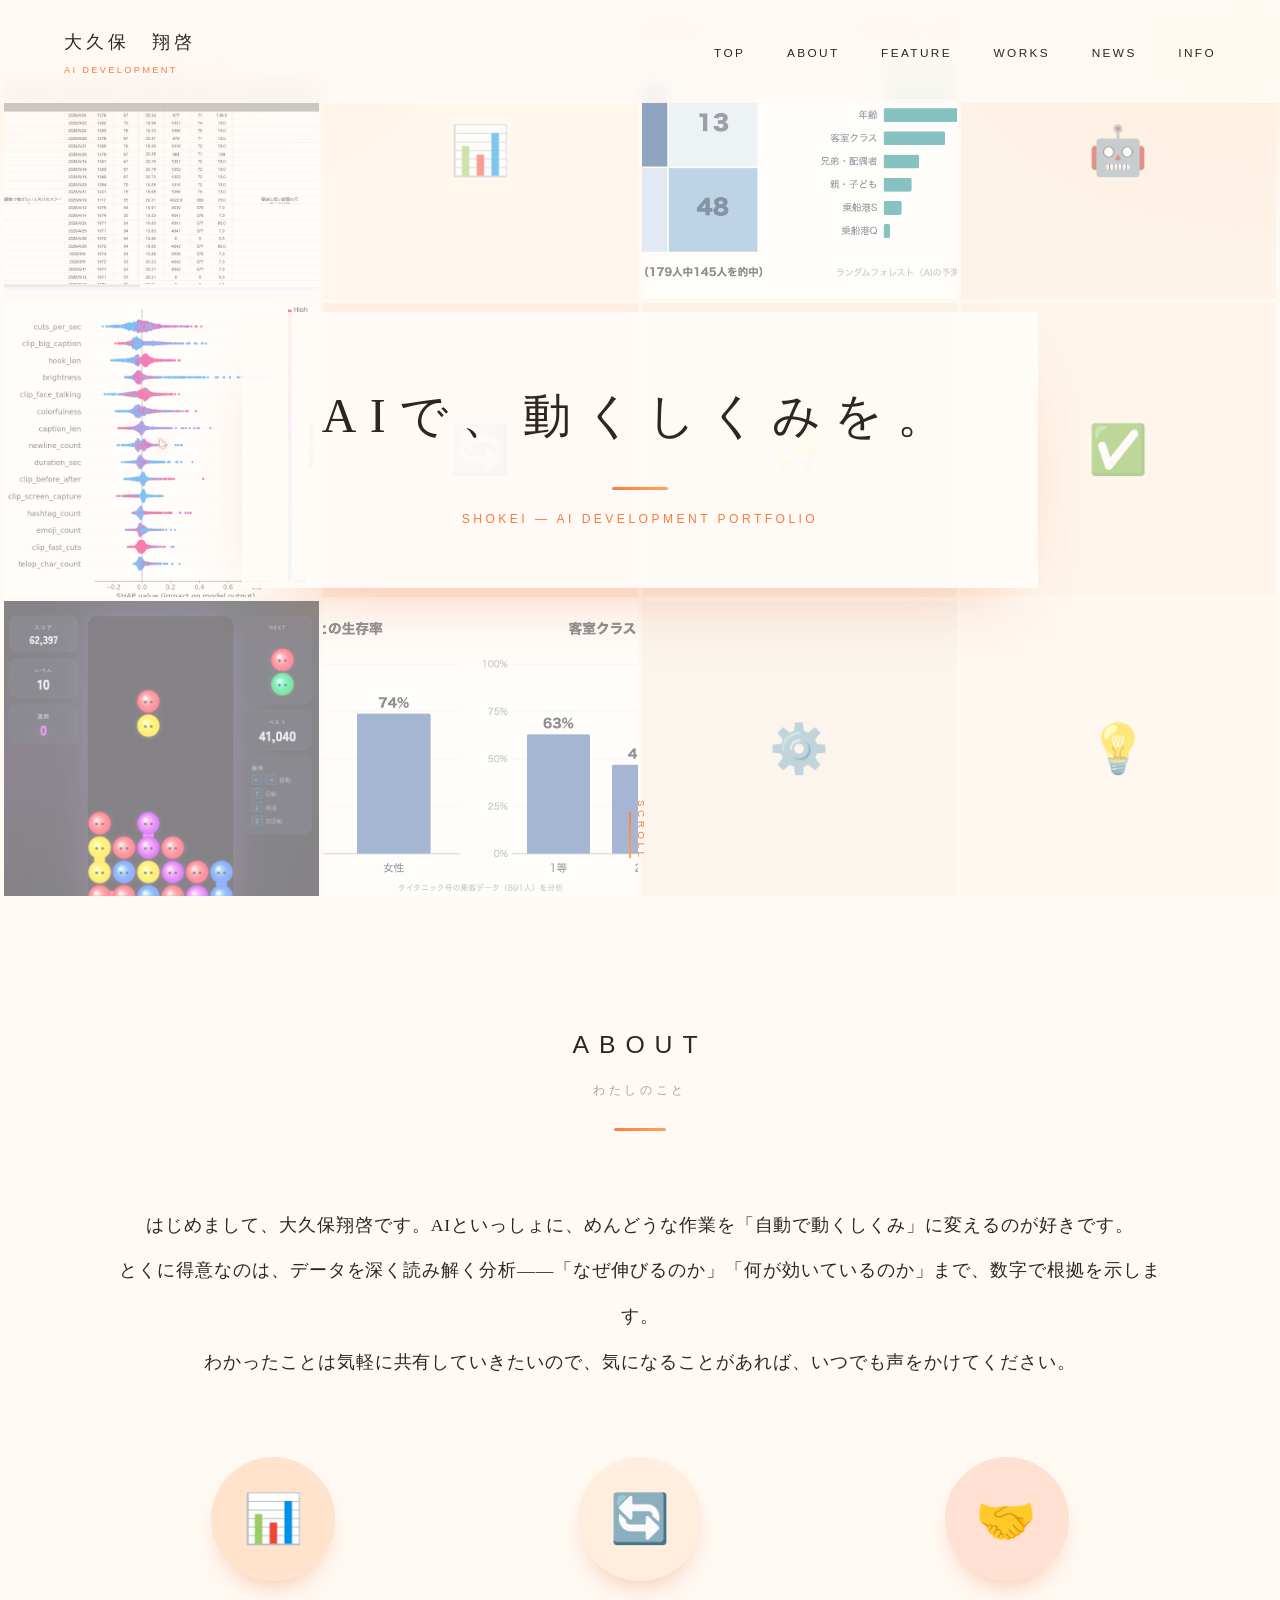
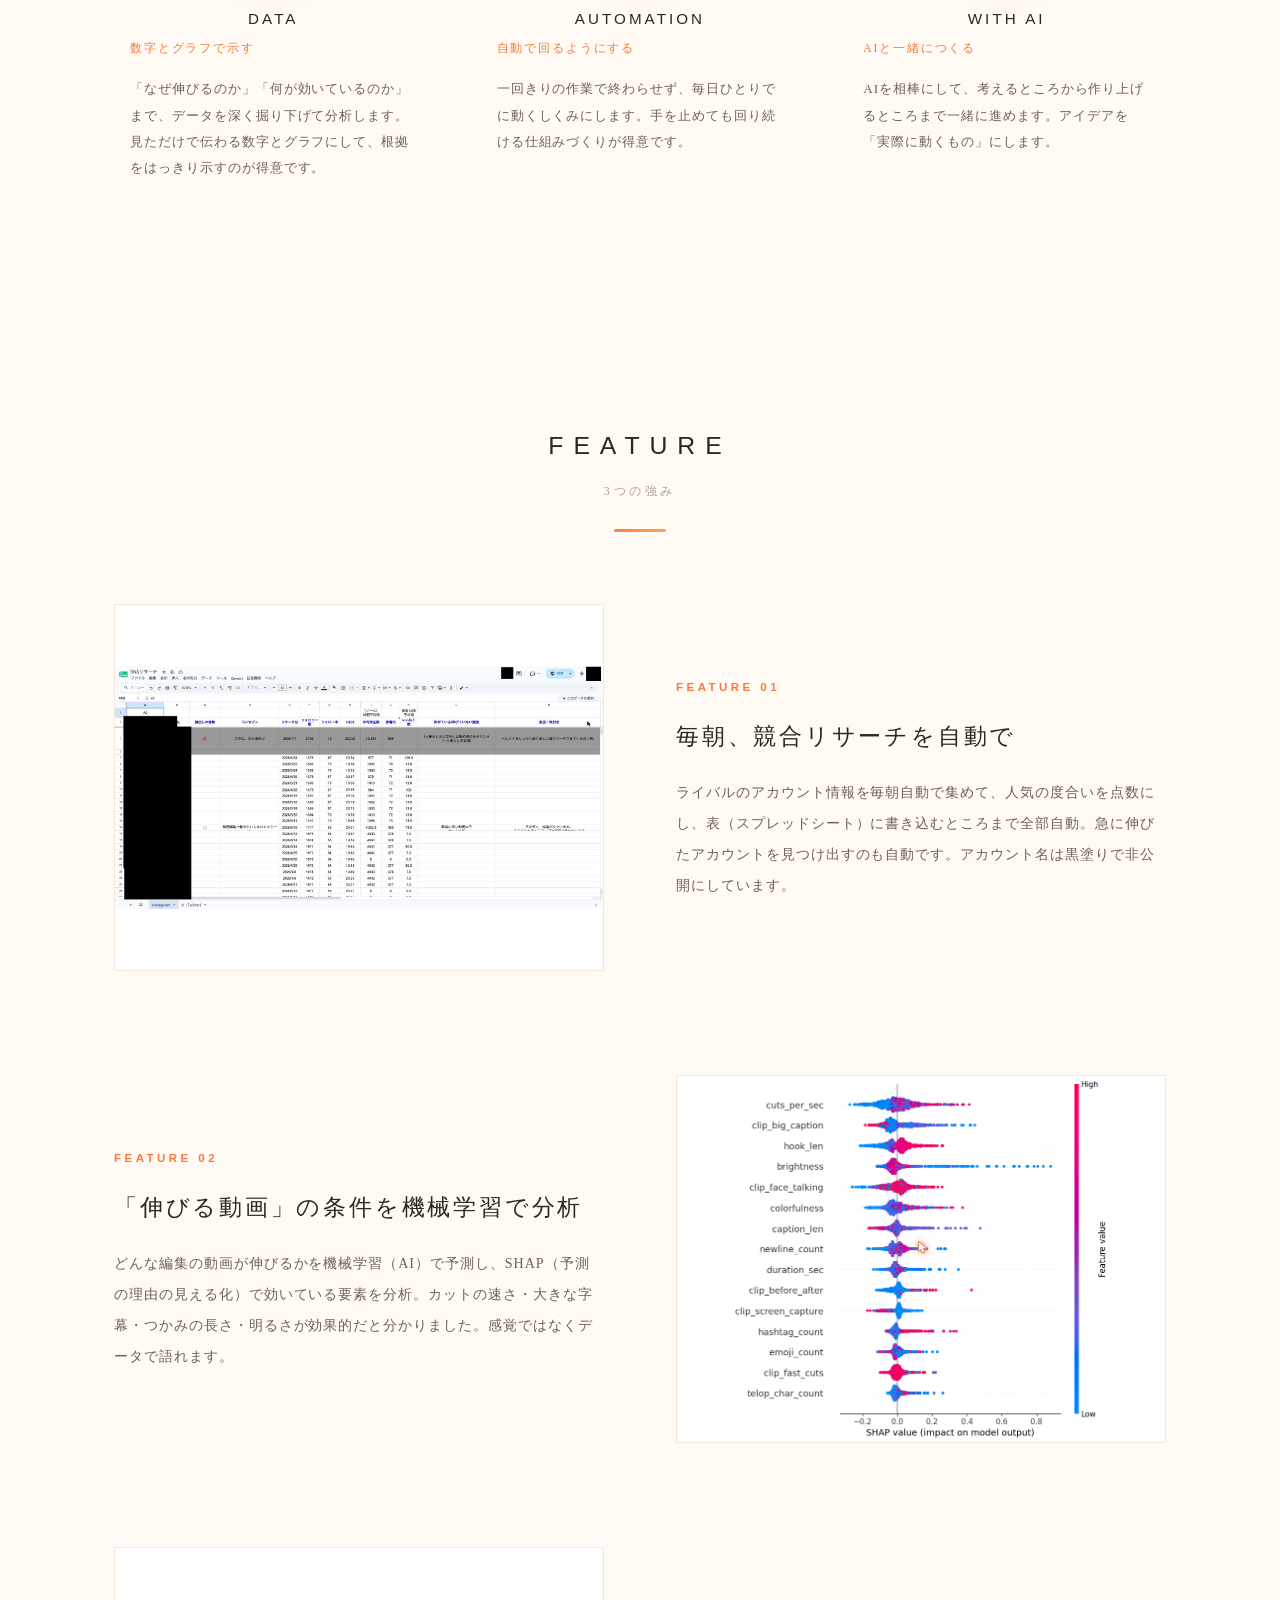
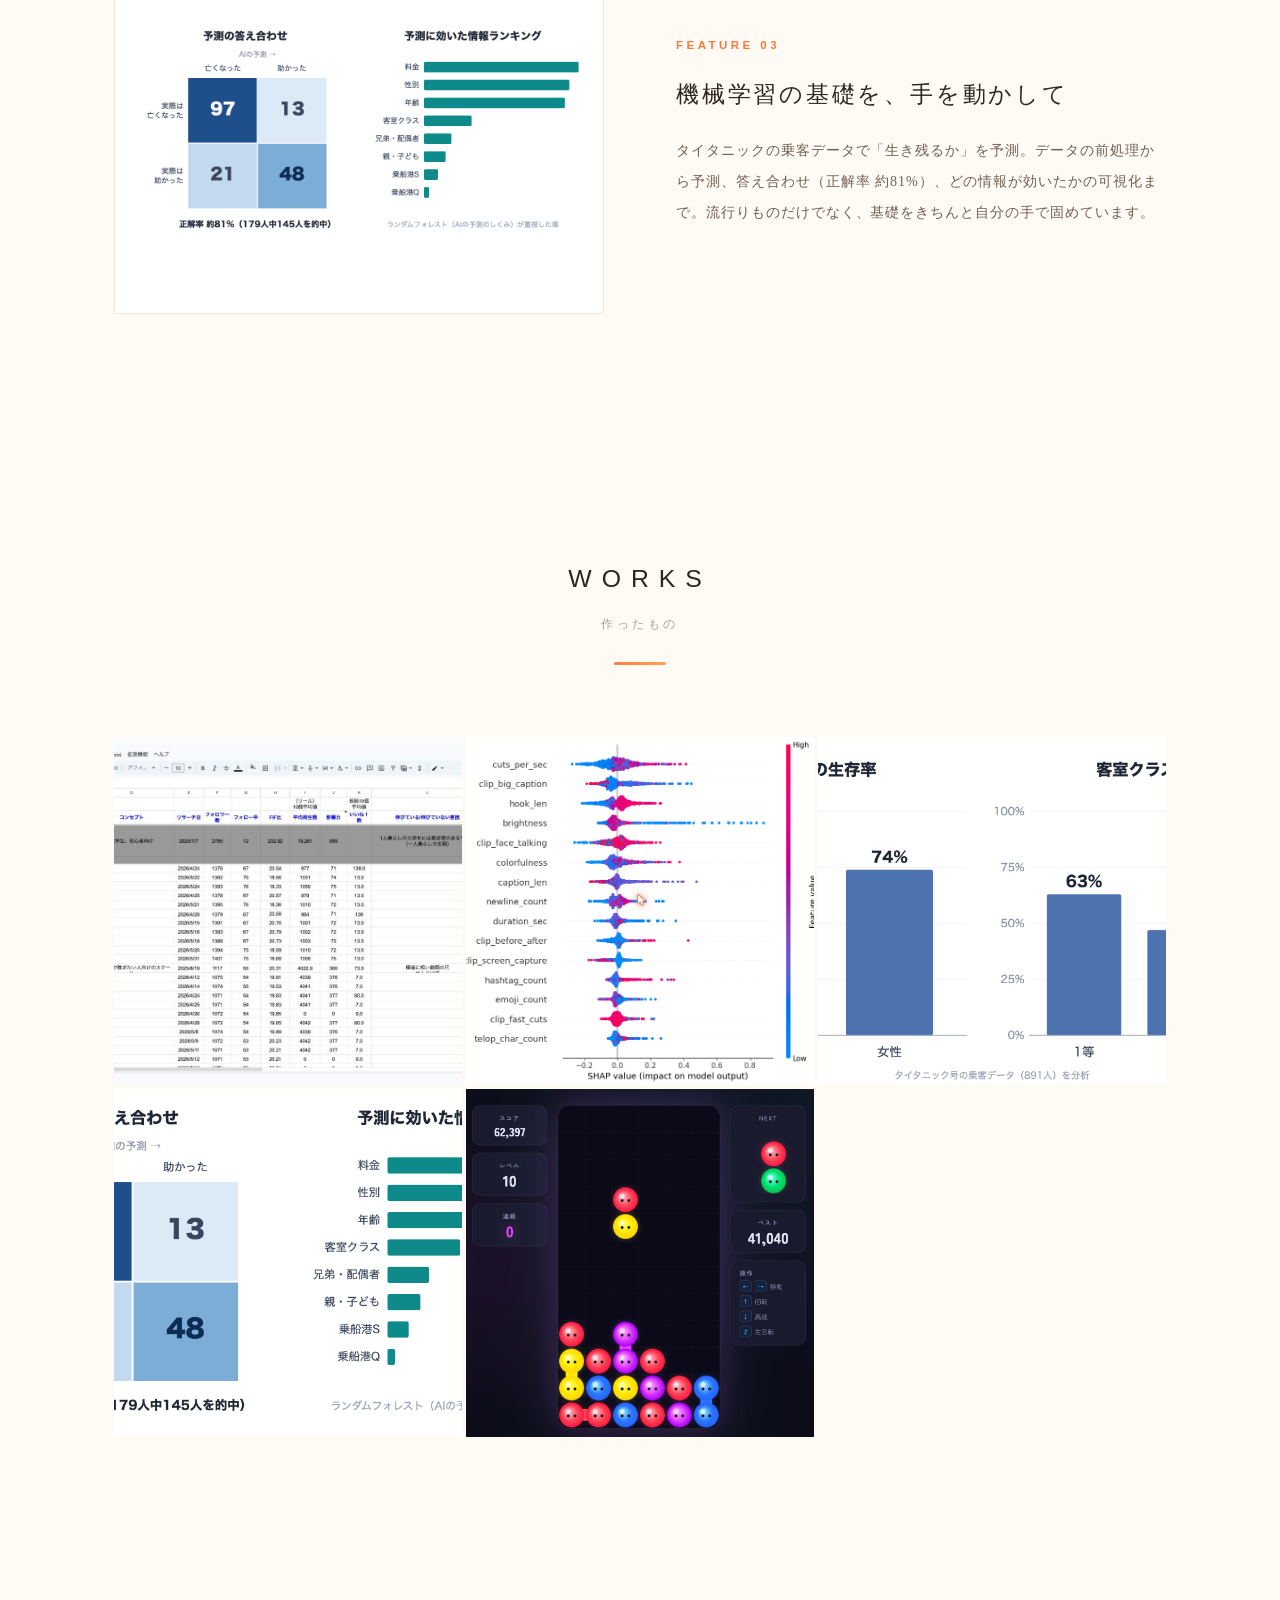
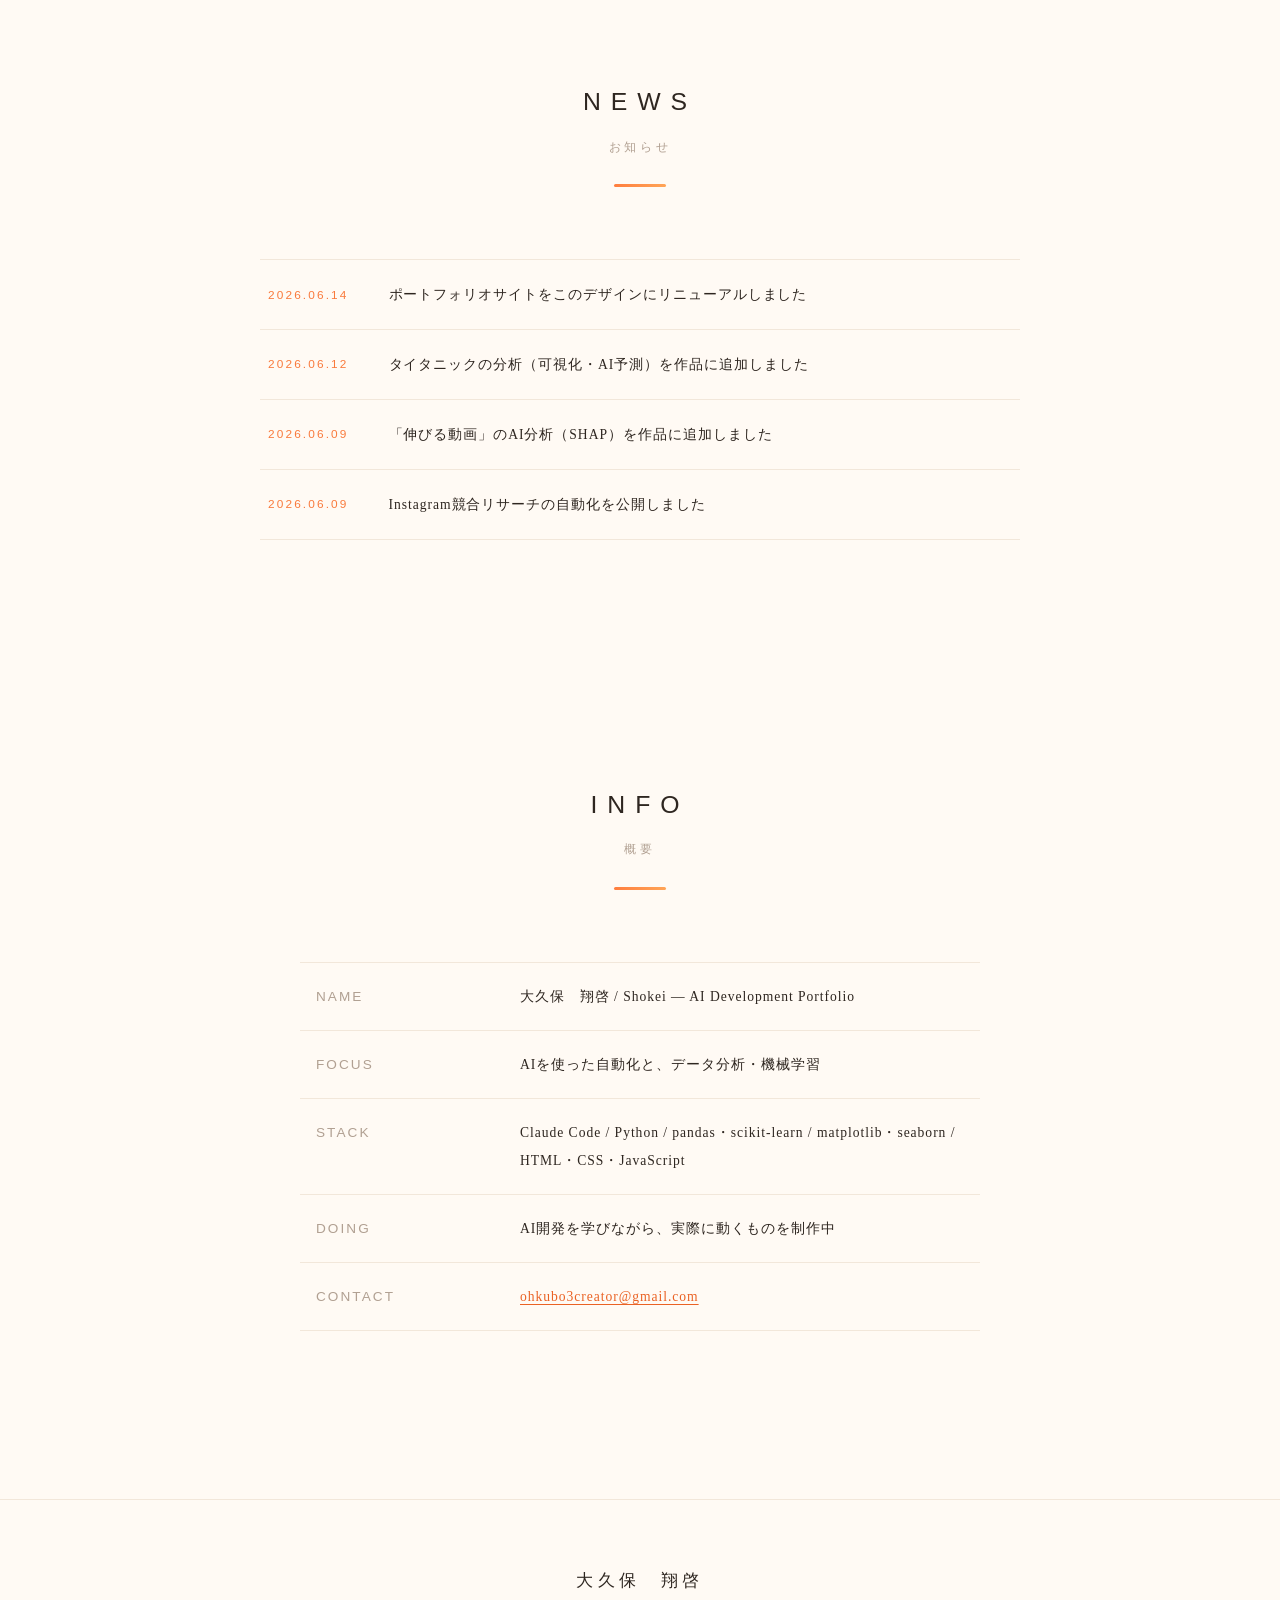
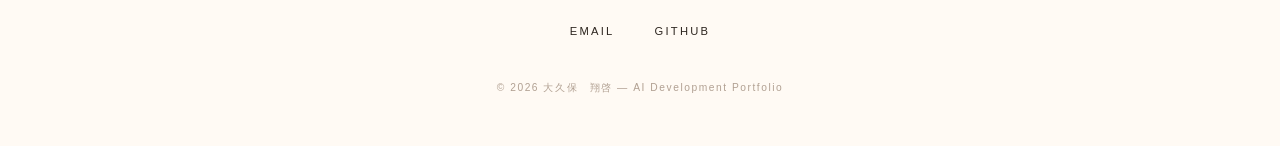
==== index.html @ 1106bff7 "名前表記をフルネーム「大久保　翔啓」に変更（ナビ・フッター・INFO・OGP・title・プロフィール） Co-Authored-By: Claude Opus 4.8 (1M context) <n" ====
<!DOCTYPE html>
<html lang="ja">
<head>
  <meta charset="UTF-8" />
  <meta name="viewport" content="width=device-width, initial-scale=1.0" />
  <title>大久保　翔啓 / Shokei — AI Development Portfolio</title>
  <meta name="description" content="AIといっしょに、めんどうな作業を「自動で動くしくみ」に変えています。データ分析・機械学習から運用自動化まで、実際に動く成果物をまとめた大久保翔啓のポートフォリオ。" />
  <meta http-equiv="Content-Security-Policy" content="default-src 'self'; style-src 'self' 'unsafe-inline'; script-src 'self' 'unsafe-inline'; img-src 'self' data:; frame-ancestors 'none';" />
  <meta name="robots" content="index, follow" />

  <!-- OGP -->
  <meta property="og:title" content="大久保　翔啓 / Shokei — AI Development Portfolio" />
  <meta property="og:description" content="AIといっしょに、仕事を「自動で動くしくみ」に。データ分析・機械学習・運用自動化の作品集。" />
  <meta property="og:type" content="website" />
  <meta property="og:url" content="https://ohkubo3creator-max.github.io/portfolio/" />
  <meta property="og:image" content="https://ohkubo3creator-max.github.io/portfolio/images/ogp.png" />
  <meta name="twitter:card" content="summary_large_image" />

  <!-- Icons -->
  <link rel="icon" type="image/svg+xml" href="images/favicon.svg" />
  <link rel="apple-touch-icon" href="images/apple-touch-icon.png" />

  <!-- Performance: ヒーロー画像を優先取得 -->
  <link rel="preload" as="image" href="images/work-sns-sheet-real.png" />
  <link rel="preload" as="image" href="images/work-titanic-rf.png" />

  <link rel="stylesheet" href="css/style.css?v=20260614" />
  <script>document.documentElement.classList.add("js");</script>
</head>
<body>

  <!-- ===== NAV ===== -->
  <nav>
    <a href="#top" class="logo">大久保　翔啓<small class="en">AI DEVELOPMENT</small></a>
    <ul class="en">
      <li><a href="#top">Top</a></li>
      <li><a href="#about">About</a></li>
      <li><a href="#feature">Feature</a></li>
      <li><a href="#works">Works</a></li>
      <li><a href="#news">News</a></li>
      <li><a href="#info">Info</a></li>
    </ul>
  </nav>

  <!-- ===== HERO ===== -->
  <section id="top" class="hero-section">
    <div class="hero-bg" aria-hidden="true">
      <div class="hero-tile t1"><img src="images/work-sns-sheet-real.png" alt="" width="400" height="300" /></div>
      <div class="hero-tile t2">📊</div>
      <div class="hero-tile t3"><img src="images/work-titanic-rf.png" alt="" width="400" height="300" /></div>
      <div class="hero-tile t4">🤖</div>
      <div class="hero-tile t5"><img src="images/work-shap.png" alt="" width="400" height="300" /></div>
      <div class="hero-tile t6">🔄</div>
      <div class="hero-tile t7">✨</div>
      <div class="hero-tile t8">✅</div>
      <div class="hero-tile t9"><img src="images/work-puzzle.png" alt="" width="400" height="300" /></div>
      <div class="hero-tile t10"><img src="images/work-titanic-eda.png" alt="" width="400" height="300" /></div>
      <div class="hero-tile t11">⚙️</div>
      <div class="hero-tile t12">💡</div>
    </div>
    <div class="hero-center">
      <h1>AIで、動くしくみを。</h1>
      <p class="en">SHOKEI — AI DEVELOPMENT PORTFOLIO</p>
    </div>
    <div class="scroll-hint en">SCROLL</div>
  </section>

  <!-- ===== ABOUT ===== -->
  <section id="about">
    <div class="sec-head fade">
      <h2 class="en-title en">ABOUT</h2>
      <p class="jp-title">わたしのこと</p>
    </div>
    <p class="lead fade">
      はじめまして、大久保翔啓です。AIといっしょに、めんどうな作業を「自動で動くしくみ」に変えるのが好きです。<br />
      とくに得意なのは、データを深く読み解く分析——「なぜ伸びるのか」「何が効いているのか」まで、数字で根拠を示します。<br />
      わかったことは気軽に共有していきたいので、気になることがあれば、いつでも声をかけてください。
    </p>
    <div class="profile-grid">
      <div class="profile fade">
        <div class="avatar av1">📊</div>
        <h3 class="en">DATA</h3>
        <p class="role">数字とグラフで示す</p>
        <p>「なぜ伸びるのか」「何が効いているのか」まで、データを深く掘り下げて分析します。見ただけで伝わる数字とグラフにして、根拠をはっきり示すのが得意です。</p>
      </div>
      <div class="profile fade">
        <div class="avatar av2">🔄</div>
        <h3 class="en">AUTOMATION</h3>
        <p class="role">自動で回るようにする</p>
        <p>一回きりの作業で終わらせず、毎日ひとりでに動くしくみにします。手を止めても回り続ける仕組みづくりが得意です。</p>
      </div>
      <div class="profile fade">
        <div class="avatar av3">🤝</div>
        <h3 class="en">WITH AI</h3>
        <p class="role">AIと一緒につくる</p>
        <p>AIを相棒にして、考えるところから作り上げるところまで一緒に進めます。アイデアを「実際に動くもの」にします。</p>
      </div>
    </div>
  </section>

  <!-- ===== FEATURE ===== -->
  <section id="feature">
    <div class="sec-head fade">
      <h2 class="en-title en">FEATURE</h2>
      <p class="jp-title">3つの強み</p>
    </div>

    <div class="feature-row fade">
      <div class="feature-img fi1"><img src="images/work-sns-sheet-real.png" alt="競合リサーチを自動転記したスプレッドシート（アカウント名は黒塗り）" width="600" height="450" loading="lazy" /></div>
      <div class="feature-text">
        <p class="num en">FEATURE 01</p>
        <h3>毎朝、競合リサーチを自動で</h3>
        <p>ライバルのアカウント情報を毎朝自動で集めて、人気の度合いを点数にし、表（スプレッドシート）に書き込むところまで全部自動。急に伸びたアカウントを見つけ出すのも自動です。アカウント名は黒塗りで非公開にしています。</p>
      </div>
    </div>

    <div class="feature-row reverse fade">
      <div class="feature-img fi2"><img src="images/work-shap.png" alt="動画の伸びを予測するAIのSHAP分析グラフ" width="600" height="450" loading="lazy" /></div>
      <div class="feature-text">
        <p class="num en">FEATURE 02</p>
        <h3>「伸びる動画」の条件を機械学習で分析</h3>
        <p>どんな編集の動画が伸びるかを機械学習（AI）で予測し、SHAP（予測の理由の見える化）で効いている要素を分析。カットの速さ・大きな字幕・つかみの長さ・明るさが効果的だと分かりました。感覚ではなくデータで語れます。</p>
      </div>
    </div>

    <div class="feature-row fade">
      <div class="feature-img fi3"><img src="images/work-titanic-rf.png" alt="タイタニックの生存をAIで予測した結果（正解率約81%）" width="600" height="450" loading="lazy" /></div>
      <div class="feature-text">
        <p class="num en">FEATURE 03</p>
        <h3>機械学習の基礎を、手を動かして</h3>
        <p>タイタニックの乗客データで「生き残るか」を予測。データの前処理から予測、答え合わせ（正解率 約81%）、どの情報が効いたかの可視化まで。流行りものだけでなく、基礎をきちんと自分の手で固めています。</p>
      </div>
    </div>
  </section>

  <!-- ===== WORKS ===== -->
  <section id="works">
    <div class="sec-head fade">
      <h2 class="en-title en">WORKS</h2>
      <p class="jp-title">作ったもの</p>
    </div>
    <div class="works-grid">
      <div class="work-card fade">
        <img src="images/work-sns-sheet-real.png" alt="Instagram競合リサーチ自動化" width="400" height="400" loading="lazy" />
        <div class="overlay">
          <h4>Instagramのライバル調べを自動化</h4>
          <p>毎朝10アカウントを自動収集・スコア化<br />→ スプレッドシートへ自動転記</p>
        </div>
      </div>
      <div class="work-card fade">
        <img src="images/work-shap.png" alt="伸びる動画をAIで分析" width="400" height="400" loading="lazy" />
        <div class="overlay">
          <h4>「伸びる動画」を機械学習で分析</h4>
          <p>機械学習・SHAP / 動画編集の特徴量<br />テンポ・字幕・つかみ・明るさが効く</p>
        </div>
      </div>
      <div class="work-card fade">
        <img src="images/work-titanic-eda.png" alt="タイタニック 生存率の可視化" width="400" height="400" loading="lazy" />
        <div class="overlay">
          <h4>タイタニック:生存率の可視化</h4>
          <p>pandas / グラフ化<br />性別・客室クラス別に分析</p>
        </div>
      </div>
      <div class="work-card fade">
        <img src="images/work-titanic-rf.png" alt="AIで生き残りを予測" width="400" height="400" loading="lazy" />
        <div class="overlay">
          <h4>AIで生き残りを予測</h4>
          <p>scikit-learn / ランダムフォレスト<br />正解率 約81%</p>
        </div>
      </div>
      <div class="work-card fade">
        <img src="images/work-puzzle.png" alt="自作のぷよぷよ風パズルゲーム" width="400" height="400" loading="lazy" />
        <div class="overlay">
          <h4>ぷよぷよ風パズルゲーム</h4>
          <p>ブラウザで動くゲームを自作<br />連鎖・スコア・レベル・NEXT実装</p>
        </div>
      </div>
    </div>
  </section>

  <!-- ===== NEWS ===== -->
  <section id="news">
    <div class="sec-head fade">
      <h2 class="en-title en">NEWS</h2>
      <p class="jp-title">お知らせ</p>
    </div>
    <ul class="news-list fade">
      <li><span class="news-date en">2026.06.14</span><span>ポートフォリオサイトをこのデザインにリニューアルしました</span></li>
      <li><span class="news-date en">2026.06.12</span><span>タイタニックの分析（可視化・AI予測）を作品に追加しました</span></li>
      <li><span class="news-date en">2026.06.09</span><span>「伸びる動画」のAI分析（SHAP）を作品に追加しました</span></li>
      <li><span class="news-date en">2026.06.09</span><span>Instagram競合リサーチの自動化を公開しました</span></li>
    </ul>
  </section>

  <!-- ===== INFO ===== -->
  <section id="info">
    <div class="sec-head fade">
      <h2 class="en-title en">INFO</h2>
      <p class="jp-title">概要</p>
    </div>
    <table class="info-table fade">
      <tr><th class="en">NAME</th><td>大久保　翔啓 / Shokei — AI Development Portfolio</td></tr>
      <tr><th class="en">FOCUS</th><td>AIを使った自動化と、データ分析・機械学習</td></tr>
      <tr><th class="en">STACK</th><td>Claude Code / Python / pandas・scikit-learn / matplotlib・seaborn / HTML・CSS・JavaScript</td></tr>
      <tr><th class="en">DOING</th><td>AI開発を学びながら、実際に動くものを制作中</td></tr>
      <tr><th class="en">CONTACT</th><td><a href="mailto:ohkubo3creator@gmail.com">ohkubo3creator@gmail.com</a></td></tr>
    </table>
  </section>

  <!-- ===== FOOTER ===== -->
  <footer>
    <p class="f-logo">大久保　翔啓</p>
    <div class="f-links en">
      <a href="mailto:ohkubo3creator@gmail.com">Email</a>
      <a href="https://github.com/ohkubo3creator-max/portfolio" target="_blank" rel="noopener noreferrer">GitHub</a>
    </div>
    <p class="copy en">© <span id="year"></span> 大久保　翔啓 — AI Development Portfolio</p>
  </footer>

  <script src="js/main.js?v=20260614"></script>
</body>
</html>
---- css/style.css ----
/* =========================================================
   翔啓 / Shokei — AI Development Portfolio
   和エディトリアル × パステルオレンジ
   （オシャレ＝白基調・明朝・余白 / エネルギッシュ＝鮮やかな橙アクセント）
   ========================================================= */

:root {
  --bg: #fffaf4;
  --text: #2e2620;
  --muted: #b1a092;
  --soft: #6f6055;
  --border: #f2e7da;
  --accent: #f97a3c;
  --accent-deep: #ea6224;
  --accent-soft: #ffb37e;
  --cream: #fff2e6;
  --grad: linear-gradient(115deg, #ff7d3e 0%, #ffa557 100%);
}

* { margin: 0; padding: 0; box-sizing: border-box; }
html { scroll-behavior: smooth; scroll-padding-top: 80px; }

body {
  font-family: 'Yu Mincho', 'YuMincho', 'Hiragino Mincho ProN', 'Hiragino Mincho Pro', serif;
  background: var(--bg);
  color: var(--text);
  line-height: 2;
  letter-spacing: 0.06em;
  -webkit-font-smoothing: antialiased;
}
body::before {
  content: "";
  position: fixed;
  inset: 0;
  z-index: -1;
  background:
    radial-gradient(46% 38% at 6% -2%, rgba(249, 122, 60, 0.10), transparent 70%),
    radial-gradient(40% 34% at 100% 4%, rgba(255, 165, 87, 0.10), transparent 70%);
  pointer-events: none;
}

img { max-width: 100%; display: block; }
a { color: inherit; }

.en { font-family: 'Helvetica Neue', 'Arial', sans-serif; letter-spacing: 0.18em; }

/* ─── NAV ─── */
nav {
  position: fixed;
  top: 0; left: 0; right: 0;
  z-index: 100;
  display: flex;
  justify-content: space-between;
  align-items: center;
  padding: 1.5rem 5%;
  background: rgba(255, 250, 244, 0.9);
  backdrop-filter: blur(8px);
  -webkit-backdrop-filter: blur(8px);
}
nav .logo { font-size: 1.15rem; letter-spacing: 0.22em; text-decoration: none; color: var(--text); }
nav .logo small { display: block; font-size: 0.58rem; color: var(--accent); letter-spacing: 0.25em; }
nav ul { list-style: none; display: flex; gap: 2.6rem; }
nav ul a {
  text-decoration: none;
  color: var(--text);
  font-size: 0.74rem;
  letter-spacing: 0.2em;
  text-transform: uppercase;
  transition: color 0.25s;
}
nav ul a:hover { color: var(--accent); }

@media (max-width: 760px) {
  nav { padding: 1.1rem 5%; }
  nav ul { gap: 1rem; }
  nav ul a { font-size: 0.6rem; letter-spacing: 0.12em; }
  nav .logo { font-size: 1rem; }
}

/* ─── HERO ─── */
#top {
  height: 100vh;
  min-height: 560px;
  position: relative;
  display: flex;
  align-items: center;
  justify-content: center;
  overflow: hidden;
}
.hero-bg {
  position: absolute;
  inset: 0;
  display: grid;
  grid-template-columns: repeat(4, 1fr);
  grid-template-rows: repeat(3, 1fr);
  gap: 4px;
  padding: 4px;
  opacity: 0.5;
}
.hero-tile { display: flex; align-items: center; justify-content: center; font-size: 3rem; overflow: hidden; }
.hero-tile img { width: 100%; height: 100%; object-fit: cover; object-position: top; }
.t1  { background: #ffe7d4; } .t2  { background: #fff1e4; }
.t3  { background: #ffe2cd; } .t4  { background: #fdecdb; }
.t5  { background: #fff5ec; } .t6  { background: #ffe6d2; }
.t7  { background: #f9ecdd; } .t8  { background: #fff0e2; }
.t9  { background: #ffe9d6; } .t10 { background: #fde7d0; }
.t11 { background: #f7efe6; } .t12 { background: #fff6ee; }

.hero-center {
  position: relative;
  z-index: 2;
  text-align: center;
  background: rgba(255, 252, 248, 0.9);
  padding: 3.5rem 5rem;
  box-shadow: 0 30px 80px -40px rgba(234, 98, 36, 0.45);
}
@media (max-width: 760px) { .hero-center { padding: 2.4rem 1.6rem; } }
.hero-center h1 { font-size: clamp(1.7rem, 4.4vw, 3rem); font-weight: 400; letter-spacing: 0.28em; margin-bottom: 1.1rem; }
.hero-center h1::after {
  content: "";
  display: block;
  width: 56px; height: 3px;
  border-radius: 3px;
  background: var(--grad);
  margin: 1.4rem auto 0;
}
.hero-center p { font-size: 0.76rem; color: var(--accent); letter-spacing: 0.28em; margin-top: 1.1rem; font-family: 'Helvetica Neue', Arial, sans-serif; }

.scroll-hint {
  position: absolute;
  bottom: 2.5rem; left: 50%;
  transform: translateX(-50%);
  z-index: 2;
  font-size: 0.62rem;
  letter-spacing: 0.35em;
  color: var(--accent);
  writing-mode: vertical-rl;
}
.scroll-hint::after {
  content: "";
  display: block;
  width: 2px; height: 46px;
  background: var(--grad);
  margin: 0.8rem auto 0;
  animation: scrollLine 2.4s ease-in-out infinite;
  transform-origin: top;
}
@keyframes scrollLine { 0%, 100% { transform: scaleY(0.4); opacity: .4; } 50% { transform: scaleY(1); opacity: 1; } }

/* ─── SECTION COMMON ─── */
section { padding: 7.5rem 5%; max-width: 1180px; margin: 0 auto; }
#top.hero-section { max-width: none; padding: 0; }

.sec-head { text-align: center; margin-bottom: 4.5rem; }
.sec-head .en-title { font-size: 1.55rem; letter-spacing: 0.4em; font-weight: 400; margin-bottom: 0.5rem; }
.sec-head .jp-title { font-size: 0.76rem; color: var(--muted); letter-spacing: 0.3em; }
.sec-head::after {
  content: "";
  display: block;
  width: 52px; height: 3px;
  border-radius: 3px;
  background: var(--grad);
  margin: 1.6rem auto 0;
}

/* ─── ABOUT ─── */
#about .lead { text-align: center; font-size: 1.1rem; line-height: 2.6; margin-bottom: 4.5rem; }
.profile-grid { display: grid; grid-template-columns: repeat(3, 1fr); gap: 3rem; text-align: center; }
@media (max-width: 760px) { .profile-grid { grid-template-columns: 1fr; gap: 3.5rem; } }
.profile { padding: 0 1rem; }
.profile .avatar {
  width: 124px; height: 124px;
  border-radius: 50%;
  margin: 0 auto 1.4rem;
  display: flex; align-items: center; justify-content: center;
  font-size: 3rem;
  box-shadow: 0 14px 30px -16px rgba(234, 98, 36, 0.55);
}
.av1 { background: #ffe3cd; }
.av2 { background: #ffeede; }
.av3 { background: #ffe0d2; }
.profile h3 { font-size: 0.95rem; font-weight: 400; letter-spacing: 0.2em; margin-bottom: 0.2rem; }
.profile .role { font-size: 0.72rem; color: var(--accent); letter-spacing: 0.16em; margin-bottom: 1rem; }
.profile p { font-size: 0.82rem; line-height: 2; text-align: left; color: var(--soft); }

/* ─── FEATURE（左右交互） ─── */
.feature-row { display: grid; grid-template-columns: 1fr 1fr; gap: 4.5rem; align-items: center; margin-bottom: 6.5rem; }
.feature-row:last-child { margin-bottom: 0; }
.feature-row.reverse .feature-img { order: 2; }
.feature-row.reverse .feature-text { order: 1; }
@media (max-width: 760px) {
  .feature-row { grid-template-columns: 1fr; gap: 1.8rem; margin-bottom: 4.5rem; }
  .feature-row.reverse .feature-img { order: 0; }
  .feature-row.reverse .feature-text { order: 1; }
}

.feature-img {
  aspect-ratio: 4/3;
  display: flex; align-items: center; justify-content: center;
  overflow: hidden;
  border: 1px solid var(--border);
}
.feature-img img { width: 100%; height: 100%; object-fit: contain; background: #fff; }
.fi1 { background: #ffe7d4; }
.fi2 { background: #fff1e4; }
.fi3 { background: #ffe2cd; }
.fi4 { background: #fdecdb; }

.feature-text .num { font-size: 0.72rem; letter-spacing: 0.3em; color: var(--accent); margin-bottom: 1rem; font-weight: 700; }
.feature-text h3 { font-size: 1.45rem; font-weight: 400; letter-spacing: 0.12em; line-height: 1.8; margin-bottom: 1.2rem; }
.feature-text p { font-size: 0.88rem; line-height: 2.2; color: var(--soft); }

/* ─── WORKS ─── */
.works-grid { display: grid; grid-template-columns: repeat(3, 1fr); gap: 4px; }
@media (max-width: 760px) { .works-grid { grid-template-columns: 1fr 1fr; } }
@media (max-width: 460px) { .works-grid { grid-template-columns: 1fr; } }
.work-card {
  position: relative;
  aspect-ratio: 1/1;
  display: flex; align-items: center; justify-content: center;
  font-size: 3.4rem;
  cursor: pointer;
  overflow: hidden;
  background: #fdeede;
}
.work-card img { position: absolute; inset: 0; width: 100%; height: 100%; object-fit: cover; object-position: top; background: #fff; }
.work-card .overlay {
  position: absolute;
  inset: 0;
  background: linear-gradient(160deg, rgba(234, 98, 36, 0.92), rgba(40, 24, 14, 0.9));
  color: #fff;
  display: flex; flex-direction: column; align-items: center; justify-content: center;
  gap: 0.7rem;
  opacity: 0;
  transition: opacity 0.35s;
  padding: 1.5rem;
  text-align: center;
}
.work-card:hover .overlay, .work-card:focus-within .overlay { opacity: 1; }
.overlay h4 { font-size: 0.92rem; font-weight: 400; letter-spacing: 0.12em; line-height: 1.7; }
.overlay p { font-size: 0.68rem; letter-spacing: 0.08em; color: #ffe6d4; line-height: 1.9; }

/* ─── NEWS ─── */
.news-list { max-width: 760px; margin: 0 auto; list-style: none; }
.news-list li { display: flex; gap: 2.5rem; padding: 1.3rem 0.5rem; border-bottom: 1px solid var(--border); font-size: 0.85rem; }
.news-list li:first-child { border-top: 1px solid var(--border); }
@media (max-width: 760px) { .news-list li { gap: 0.4rem; flex-direction: column; padding: 1rem 0.5rem; } }
.news-date { color: var(--accent); white-space: nowrap; font-size: 0.74rem; padding-top: 0.15rem; }

/* ─── INFO ─── */
.info-table { max-width: 680px; margin: 0 auto; width: 100%; border-collapse: collapse; font-size: 0.85rem; }
.info-table th, .info-table td { padding: 1.25rem 1rem; border-bottom: 1px solid var(--border); text-align: left; vertical-align: top; }
.info-table tr:first-child th, .info-table tr:first-child td { border-top: 1px solid var(--border); }
.info-table th { width: 30%; font-weight: 400; color: var(--muted); letter-spacing: 0.15em; white-space: nowrap; }
.info-table td a { color: var(--accent-deep); text-decoration: underline; text-underline-offset: 3px; }

/* ─── FOOTER ─── */
footer { text-align: center; padding: 4rem 5% 3rem; border-top: 1px solid var(--border); margin-top: 3rem; }
footer .f-logo { font-size: 1.05rem; letter-spacing: 0.25em; margin-bottom: 1.4rem; }
footer .f-links { display: flex; justify-content: center; gap: 2.5rem; margin-bottom: 2.2rem; }
footer .f-links a { font-size: 0.7rem; letter-spacing: 0.2em; text-transform: uppercase; color: var(--text); text-decoration: none; transition: color .25s; }
footer .f-links a:hover { color: var(--accent); }
footer .copy { font-size: 0.64rem; color: var(--muted); letter-spacing: 0.15em; }

/* ─── Fade-in on scroll（JS有効時のみ隠す） ─── */
.js .fade { opacity: 0; transform: translateY(24px); transition: opacity 0.8s ease, transform 0.8s ease; }
.js .fade.show { opacity: 1; transform: none; }

@media (prefers-reduced-motion: reduce) {
  html { scroll-behavior: auto; }
  .js .fade { opacity: 1; transform: none; transition: none; }
  .scroll-hint::after { animation: none; }
}
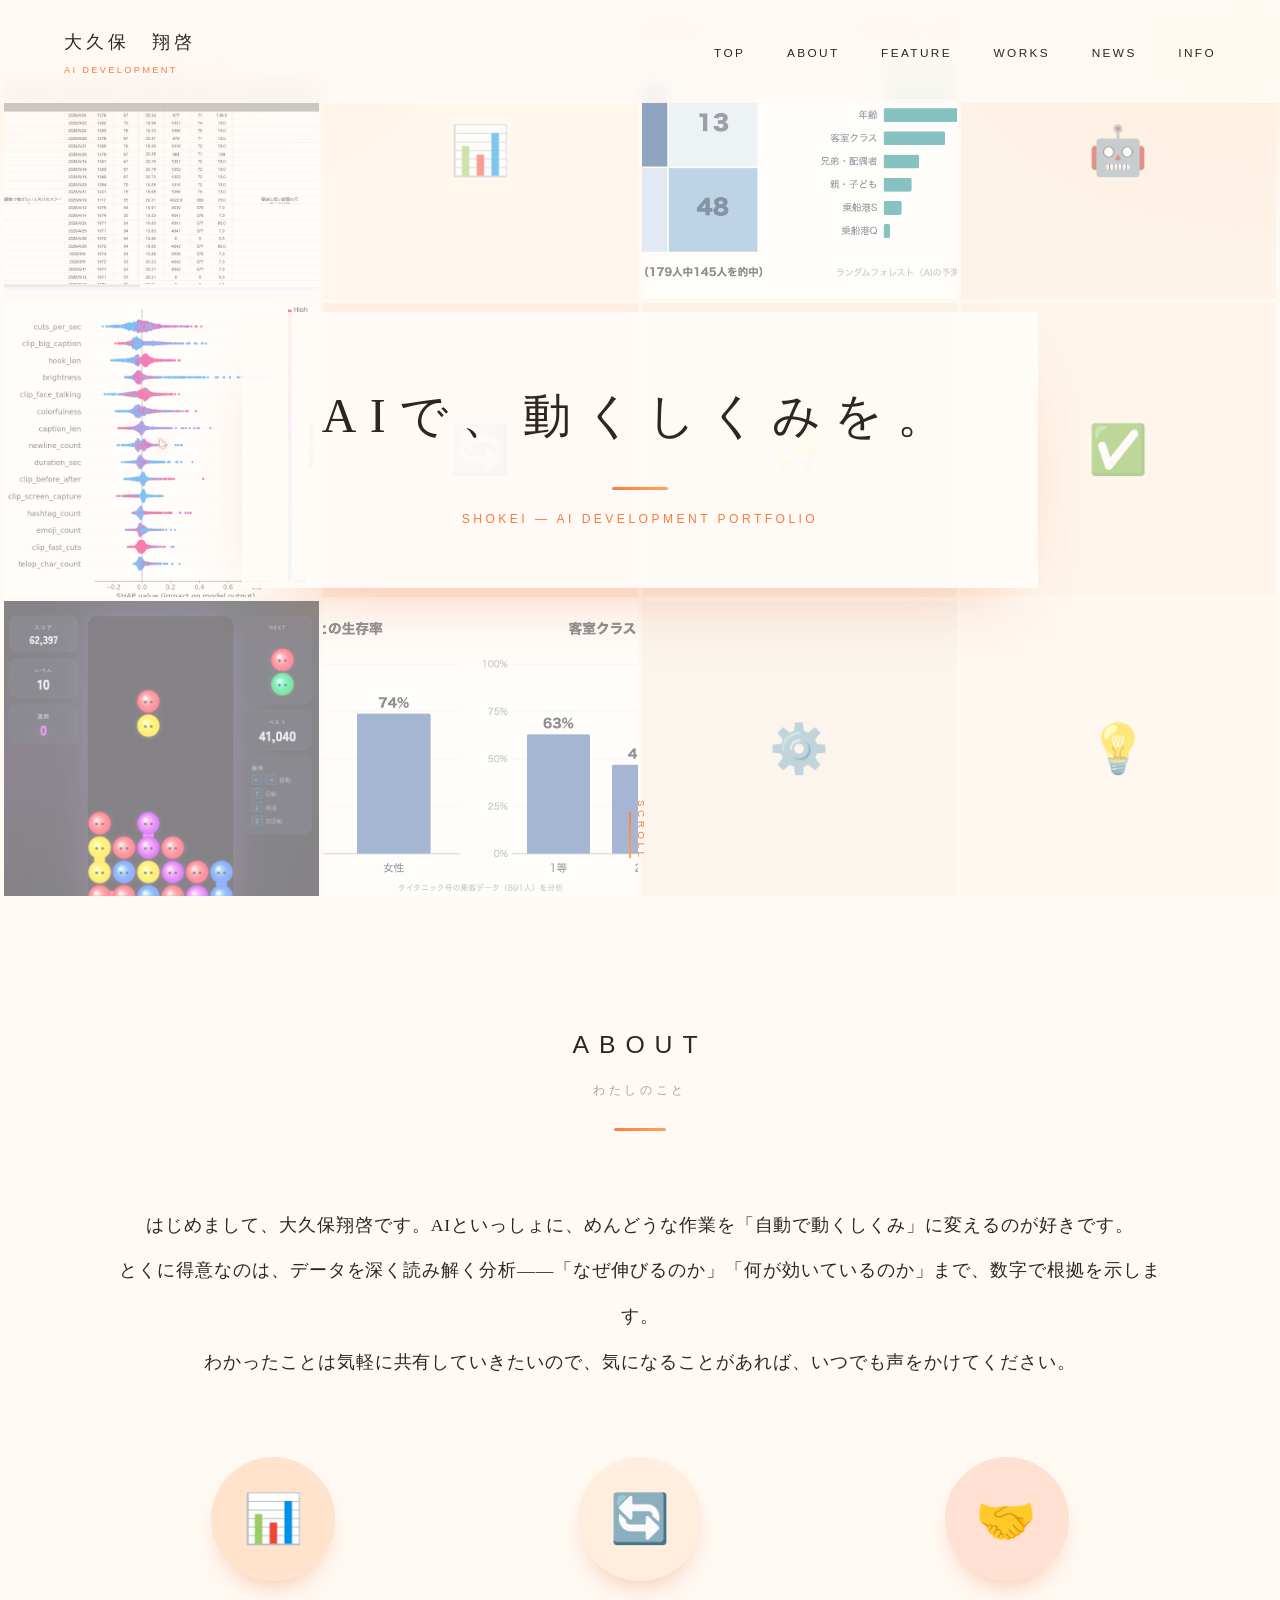
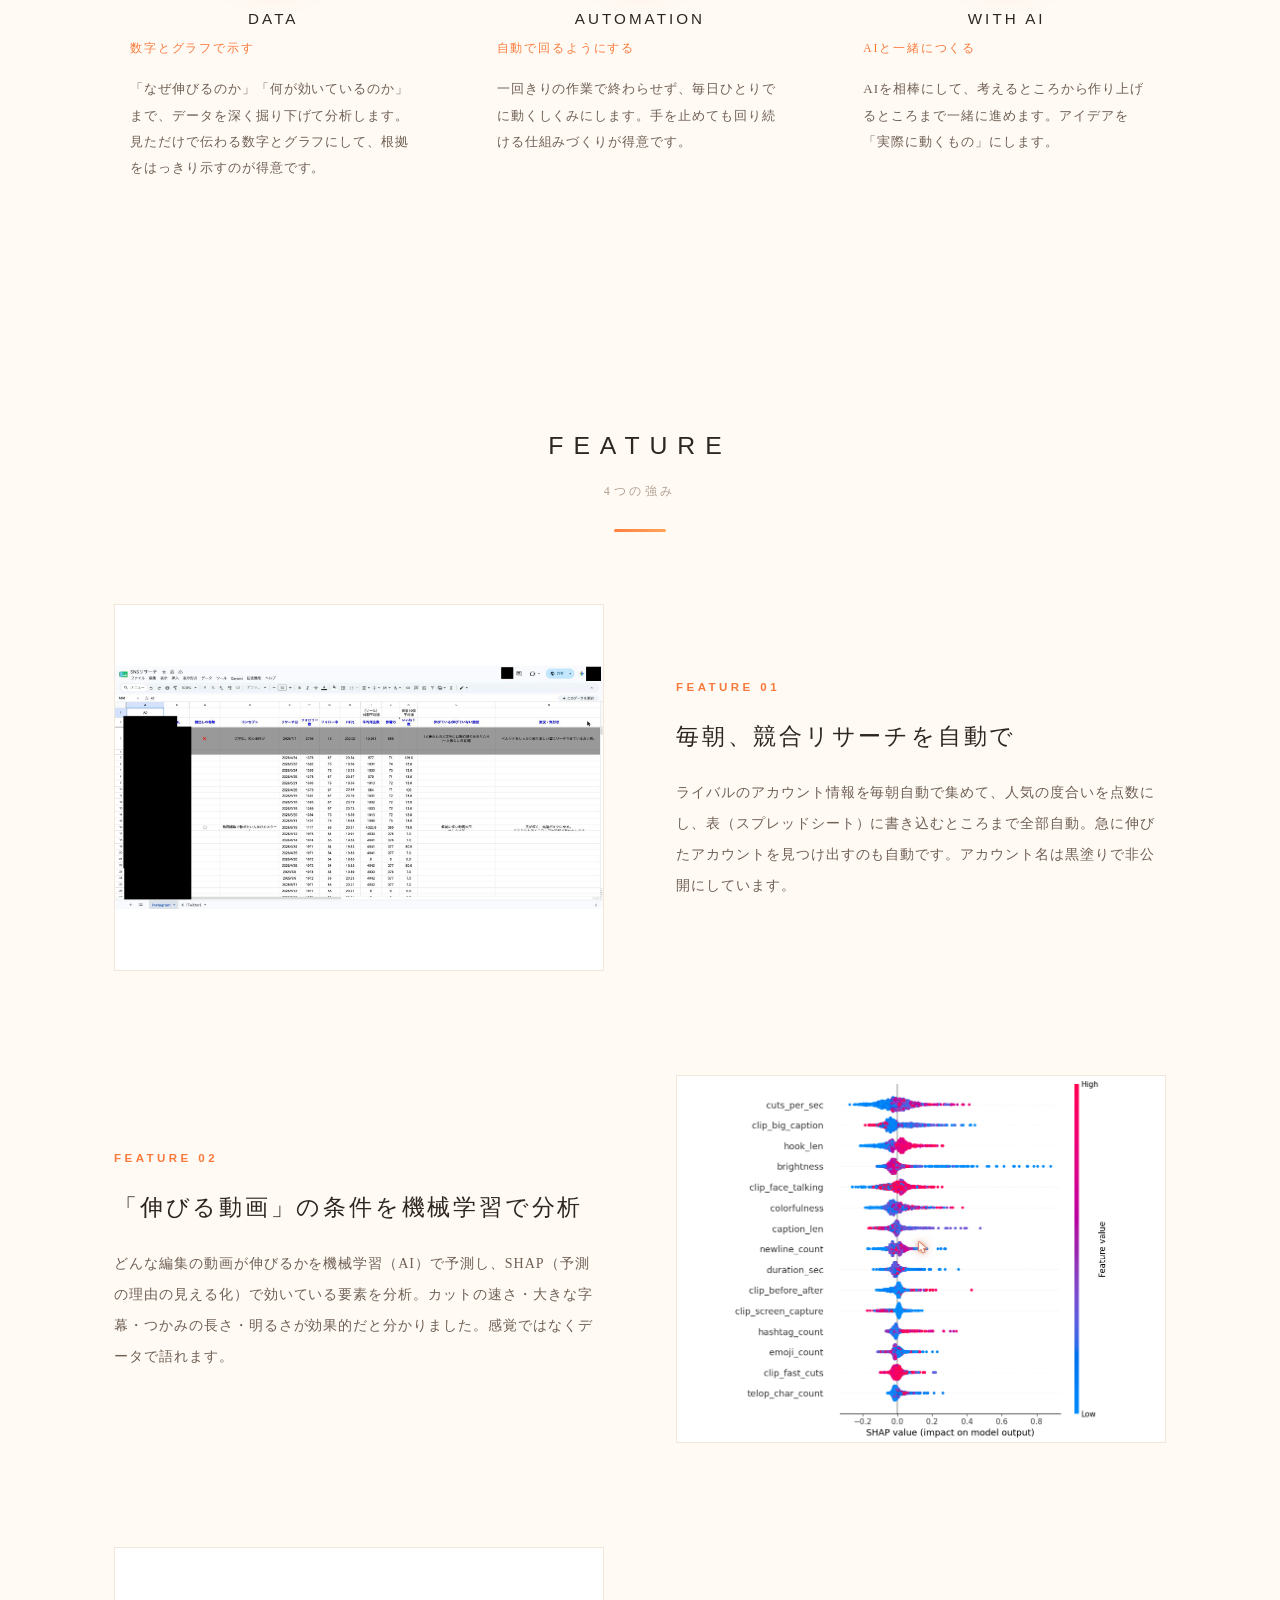
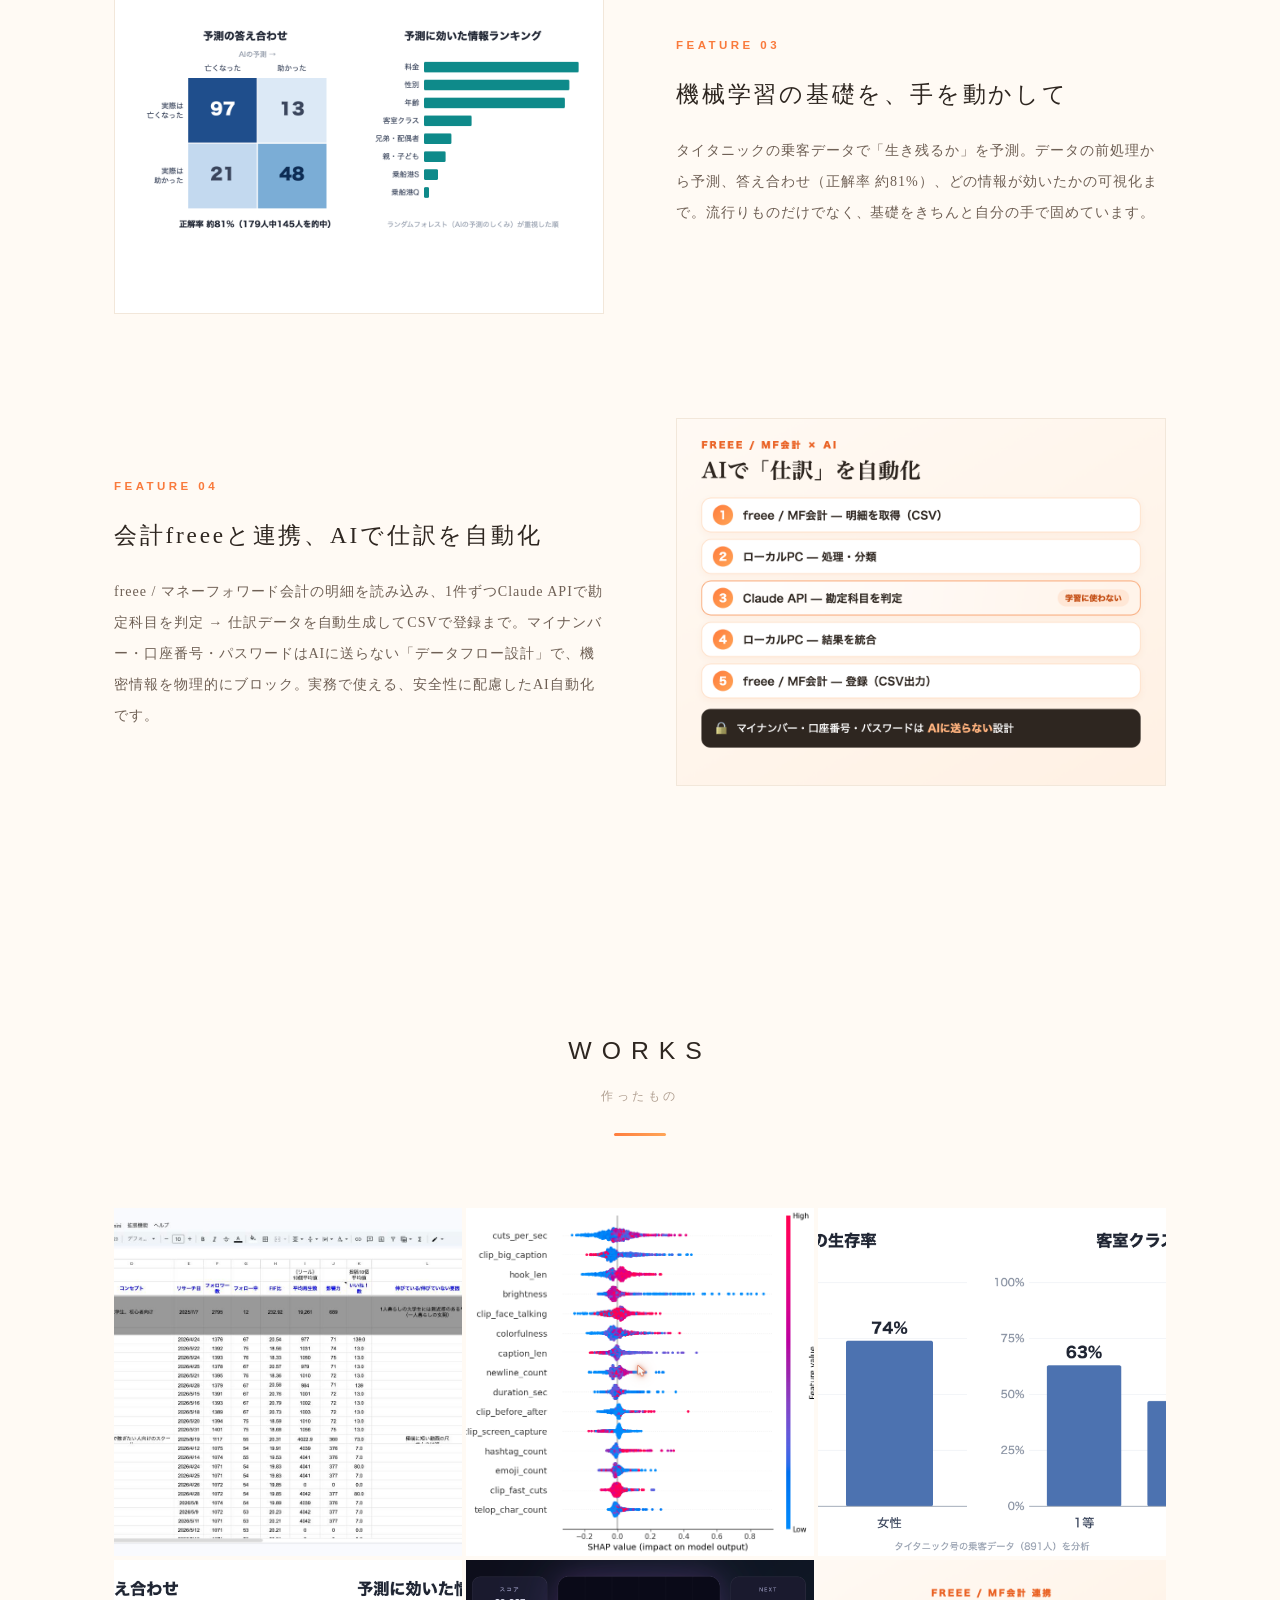
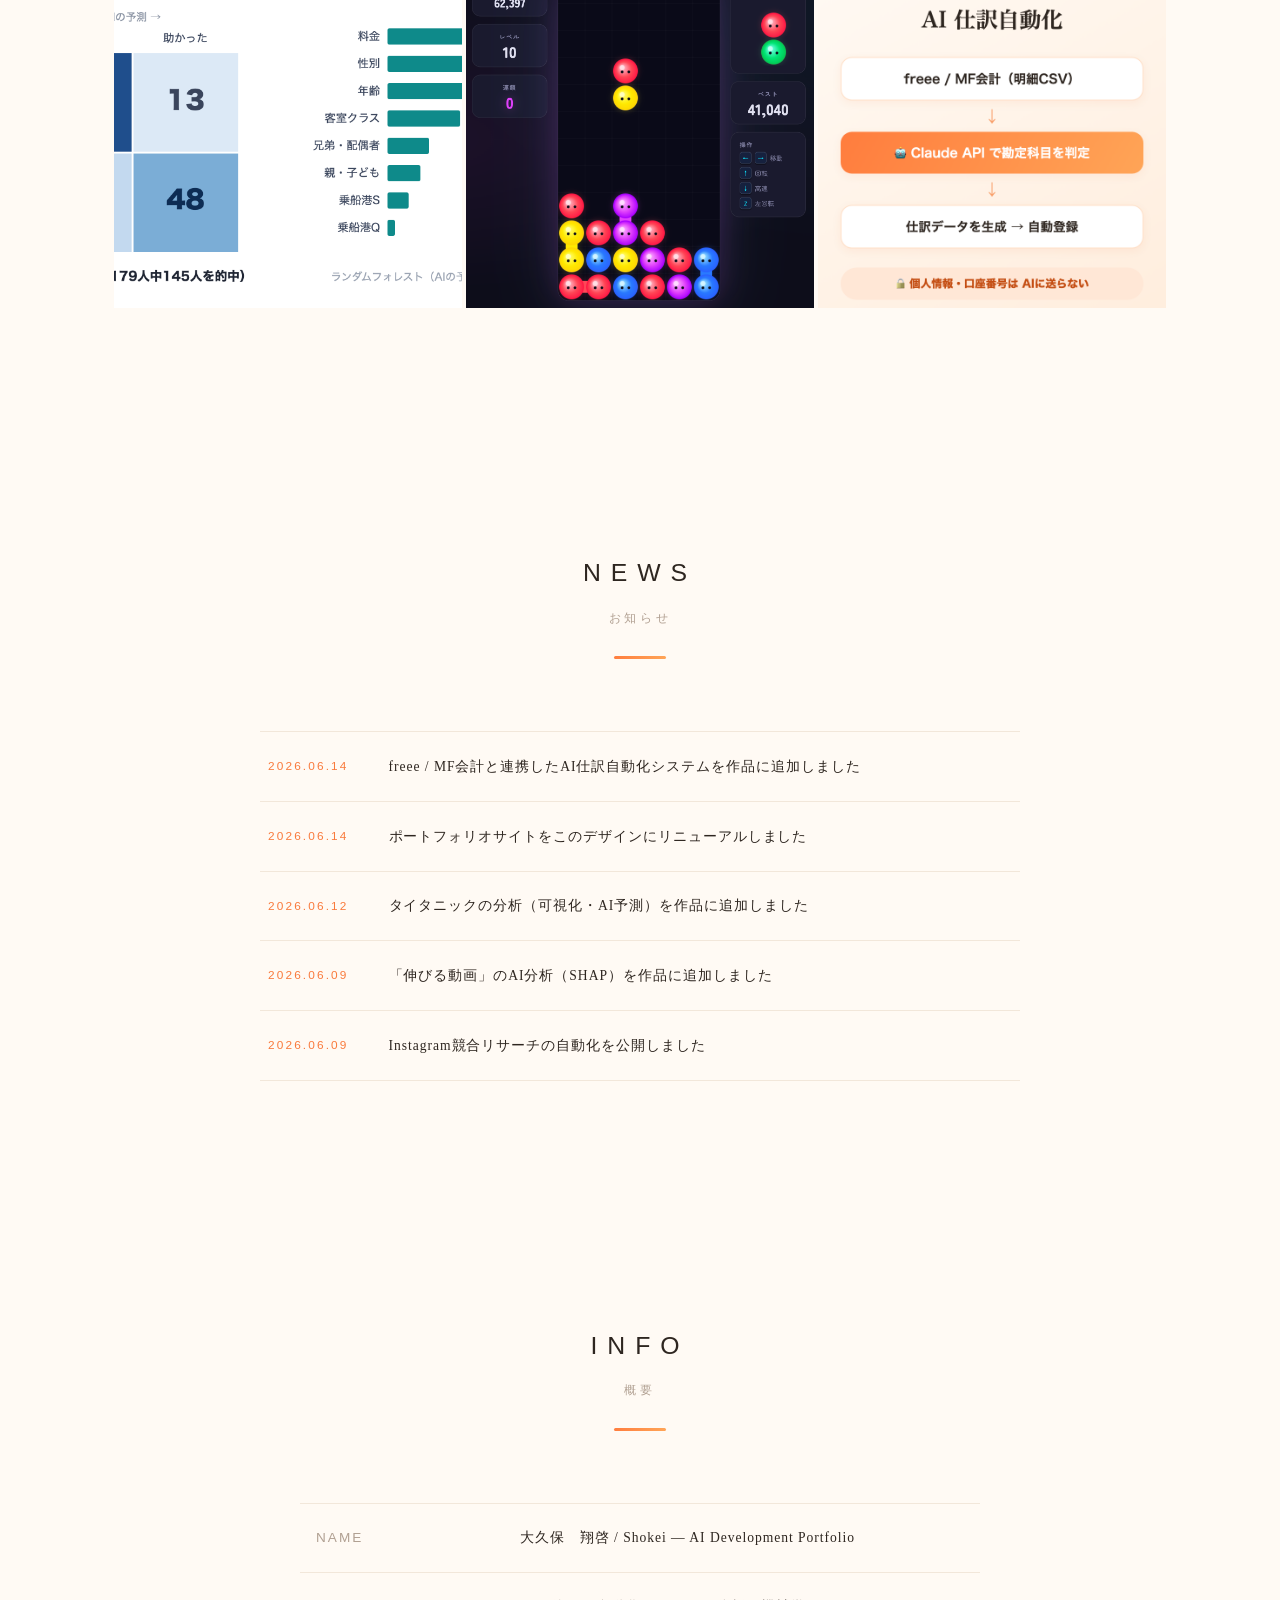
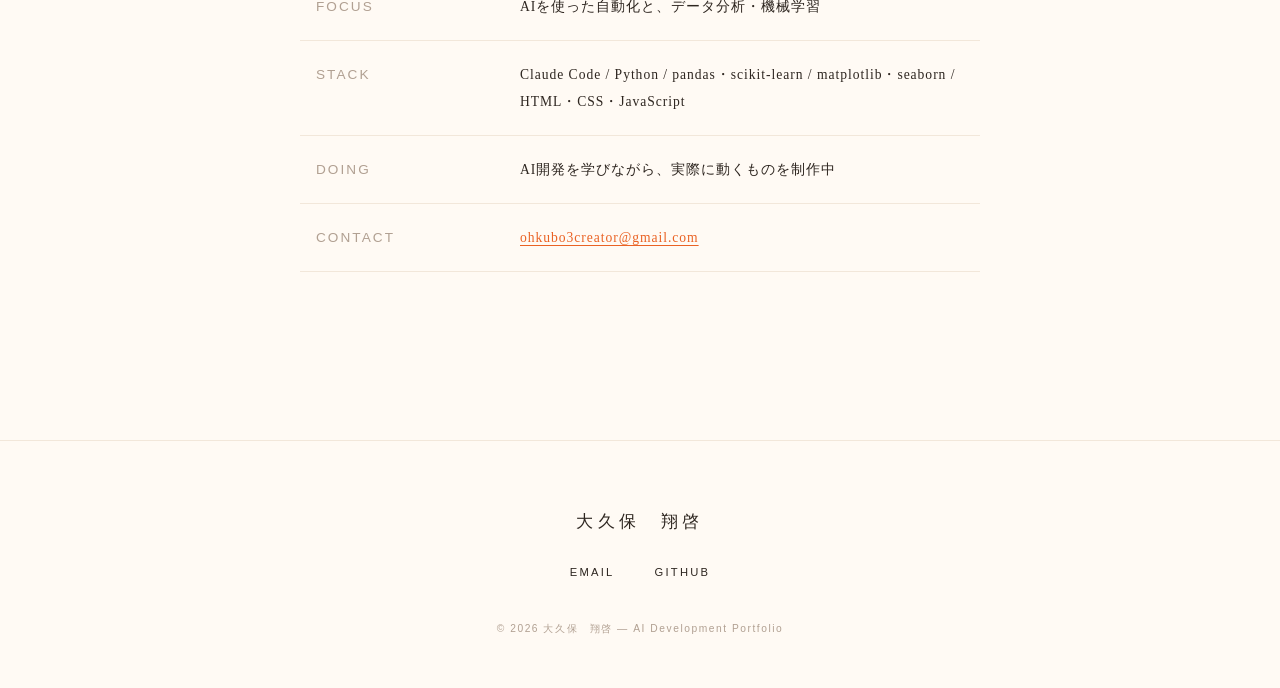
==== commit 83440132: "Works: freee/MF会計連携のAI仕訳自動化を実績追加（FEATURE 04・WORKSカード・NEWS） - 個人情報をAIに送らない「データフロー設計」を、サイトのパステルオレンジに合わ" ====
--- a/index.html
+++ b/index.html
@@ -102,7 +102,7 @@
   <section id="feature">
     <div class="sec-head fade">
       <h2 class="en-title en">FEATURE</h2>
-      <p class="jp-title">3つの強み</p>
+      <p class="jp-title">4つの強み</p>
     </div>
 
     <div class="feature-row fade">
@@ -131,6 +131,15 @@
         <p>タイタニックの乗客データで「生き残るか」を予測。データの前処理から予測、答え合わせ（正解率 約81%）、どの情報が効いたかの可視化まで。流行りものだけでなく、基礎をきちんと自分の手で固めています。</p>
       </div>
     </div>
+
+    <div class="feature-row reverse fade">
+      <div class="feature-img fi4"><img src="images/work-freee.png" alt="freee / MF会計と連携したAI仕訳自動化のデータフロー（個人情報はAIに送らない設計）" width="600" height="450" loading="lazy" /></div>
+      <div class="feature-text">
+        <p class="num en">FEATURE 04</p>
+        <h3>会計freeeと連携、AIで仕訳を自動化</h3>
+        <p>freee / マネーフォワード会計の明細を読み込み、1件ずつClaude APIで勘定科目を判定 → 仕訳データを自動生成してCSVで登録まで。マイナンバー・口座番号・パスワードはAIに送らない「データフロー設計」で、機密情報を物理的にブロック。実務で使える、安全性に配慮したAI自動化です。</p>
+      </div>
+    </div>
   </section>
 
   <!-- ===== WORKS ===== -->
@@ -175,6 +184,13 @@
           <p>ブラウザで動くゲームを自作<br />連鎖・スコア・レベル・NEXT実装</p>
         </div>
       </div>
+      <div class="work-card fade">
+        <img src="images/work-freee-sq.png" alt="freeeと連携したAI仕訳自動化システム" width="400" height="400" loading="lazy" />
+        <div class="overlay">
+          <h4>会計freee連携・AI仕訳自動化</h4>
+          <p>Claude APIで勘定科目を判定<br />個人情報を送らない安全設計</p>
+        </div>
+      </div>
     </div>
   </section>
 
@@ -185,6 +201,7 @@
       <p class="jp-title">お知らせ</p>
     </div>
     <ul class="news-list fade">
+      <li><span class="news-date en">2026.06.14</span><span>freee / MF会計と連携したAI仕訳自動化システムを作品に追加しました</span></li>
       <li><span class="news-date en">2026.06.14</span><span>ポートフォリオサイトをこのデザインにリニューアルしました</span></li>
       <li><span class="news-date en">2026.06.12</span><span>タイタニックの分析（可視化・AI予測）を作品に追加しました</span></li>
       <li><span class="news-date en">2026.06.09</span><span>「伸びる動画」のAI分析（SHAP）を作品に追加しました</span></li>
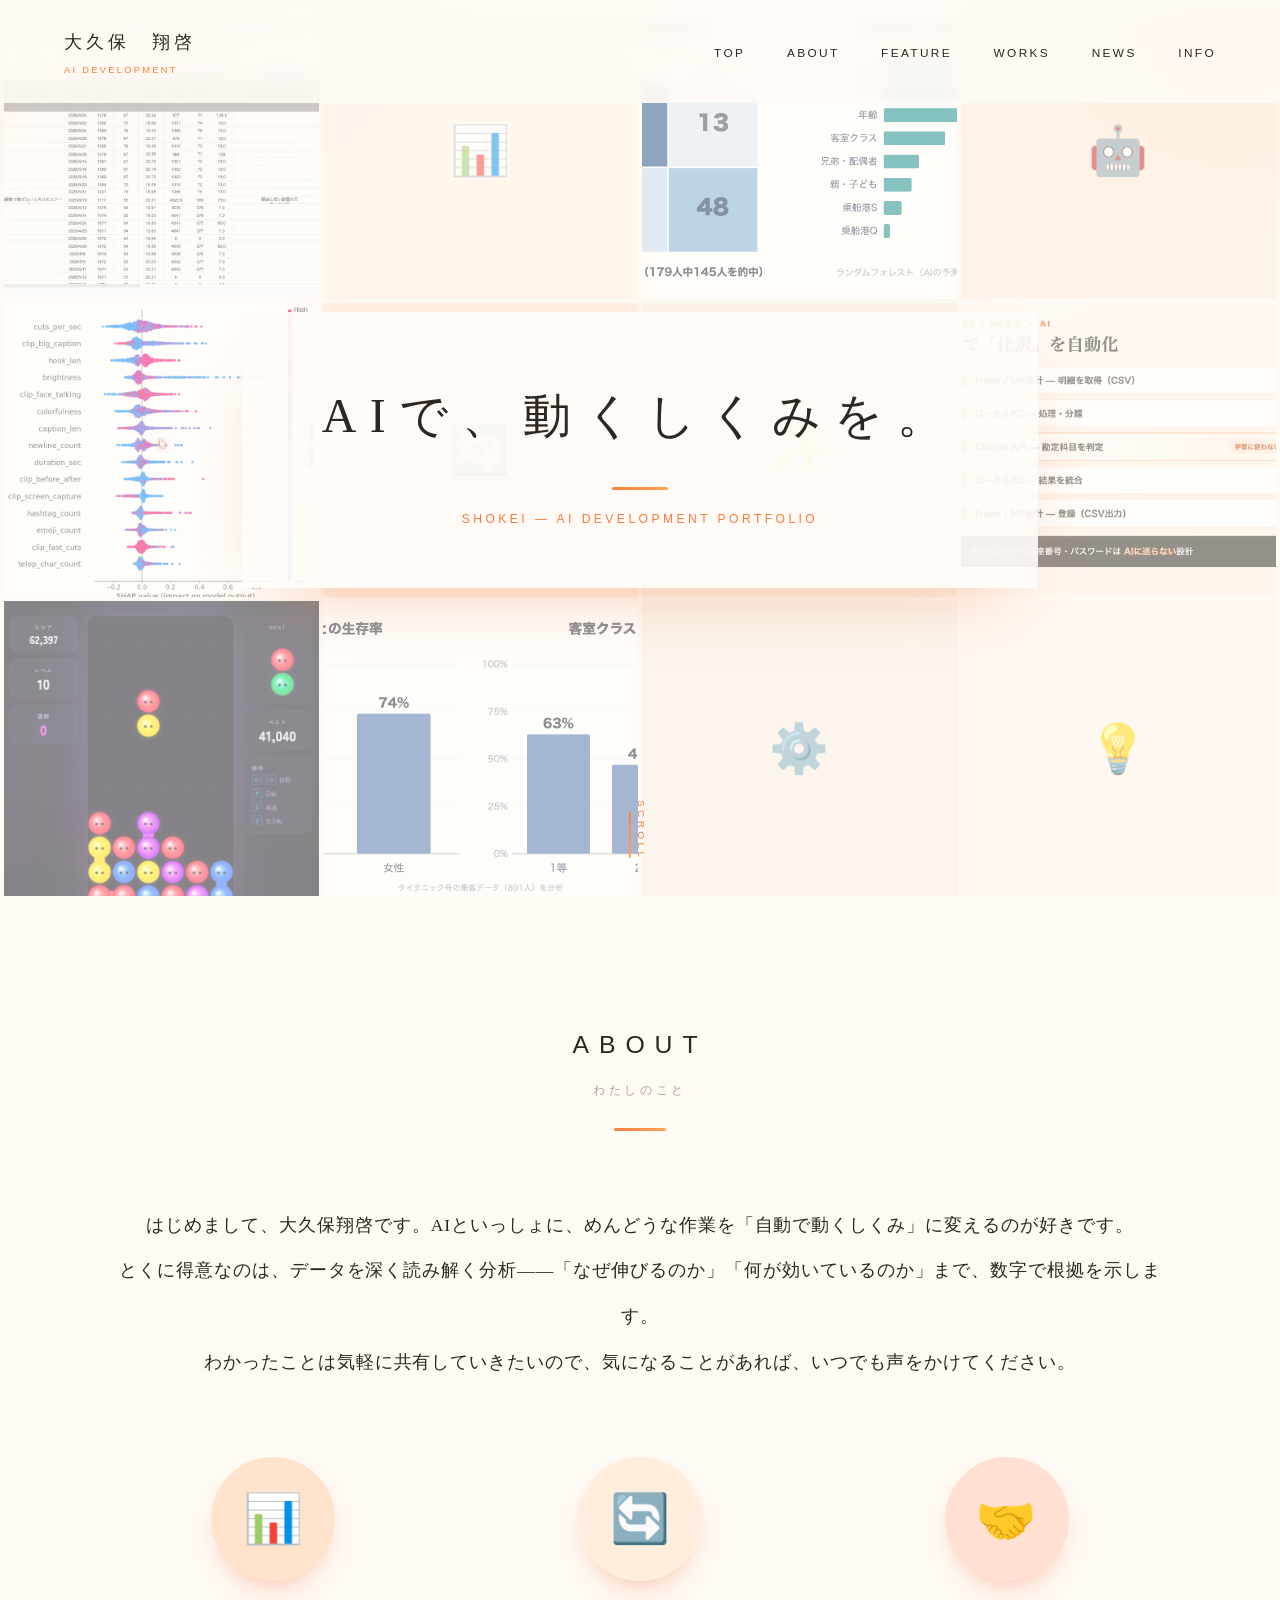
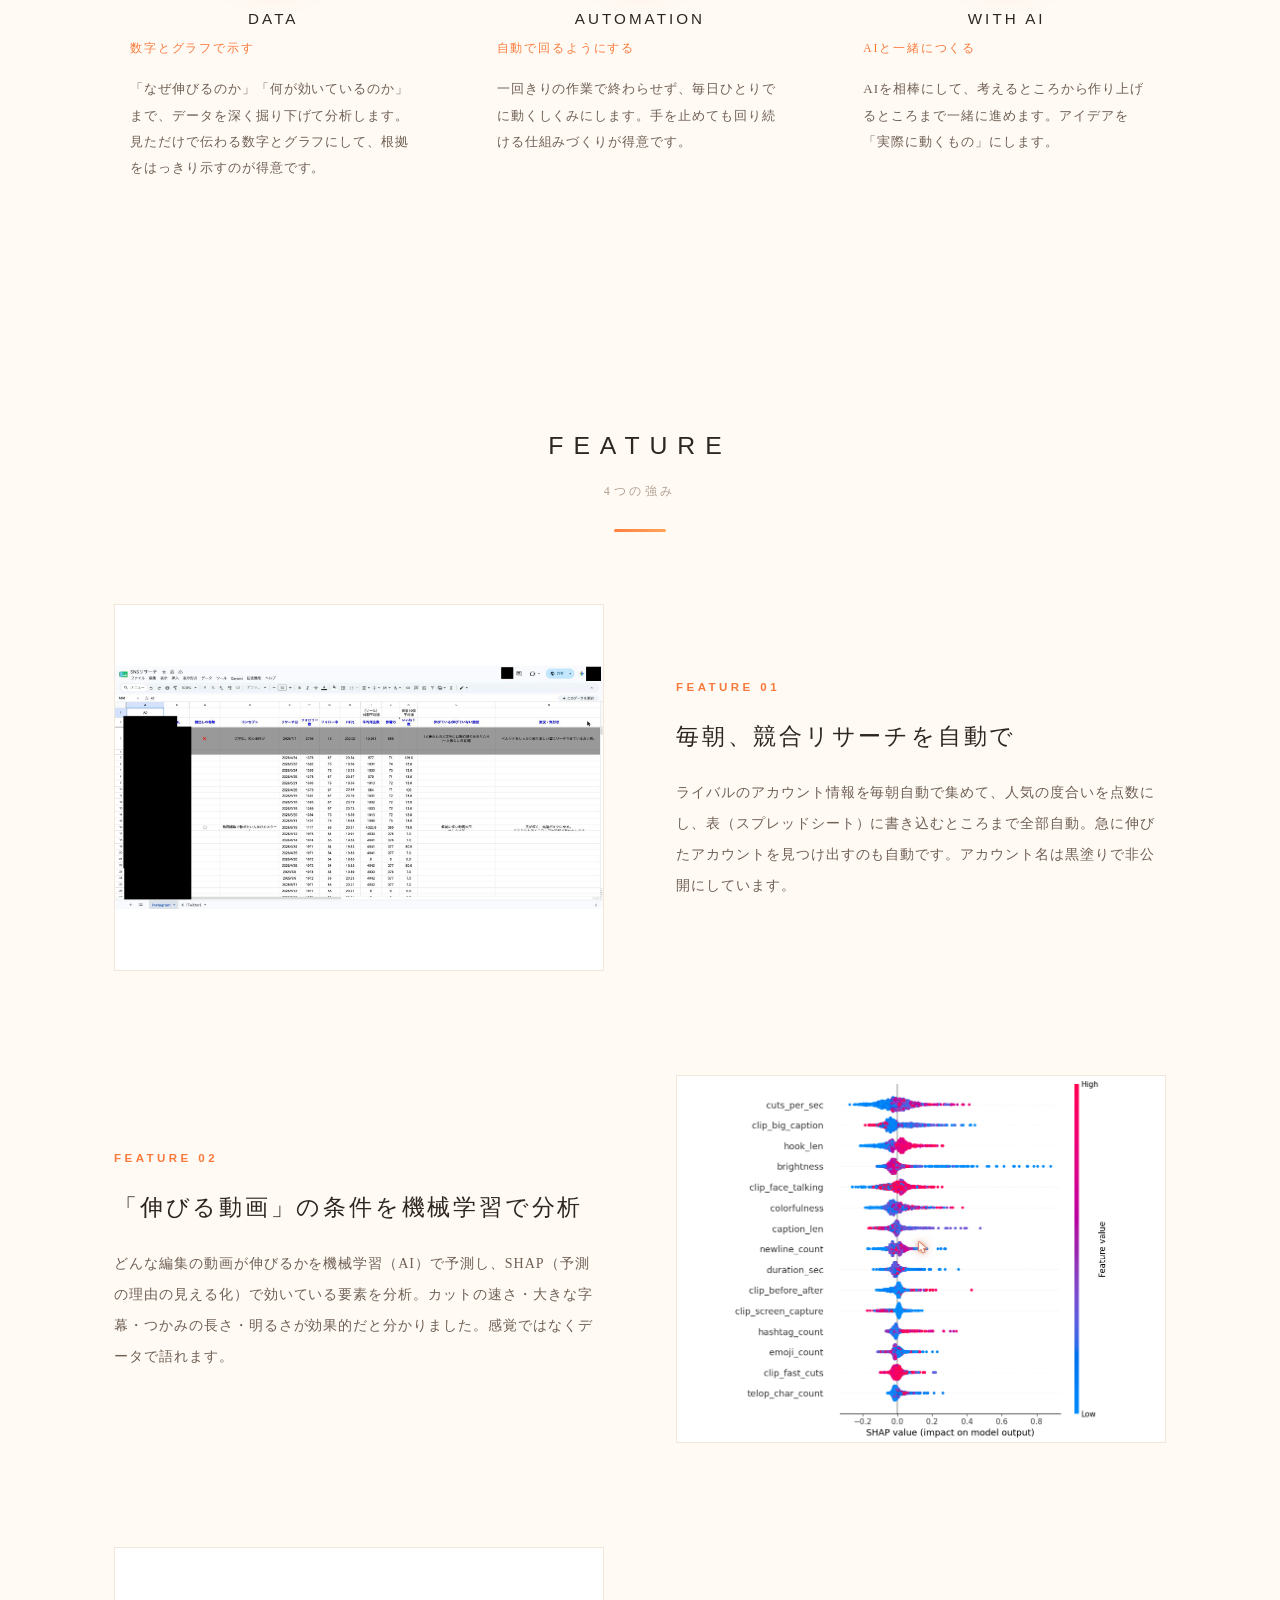
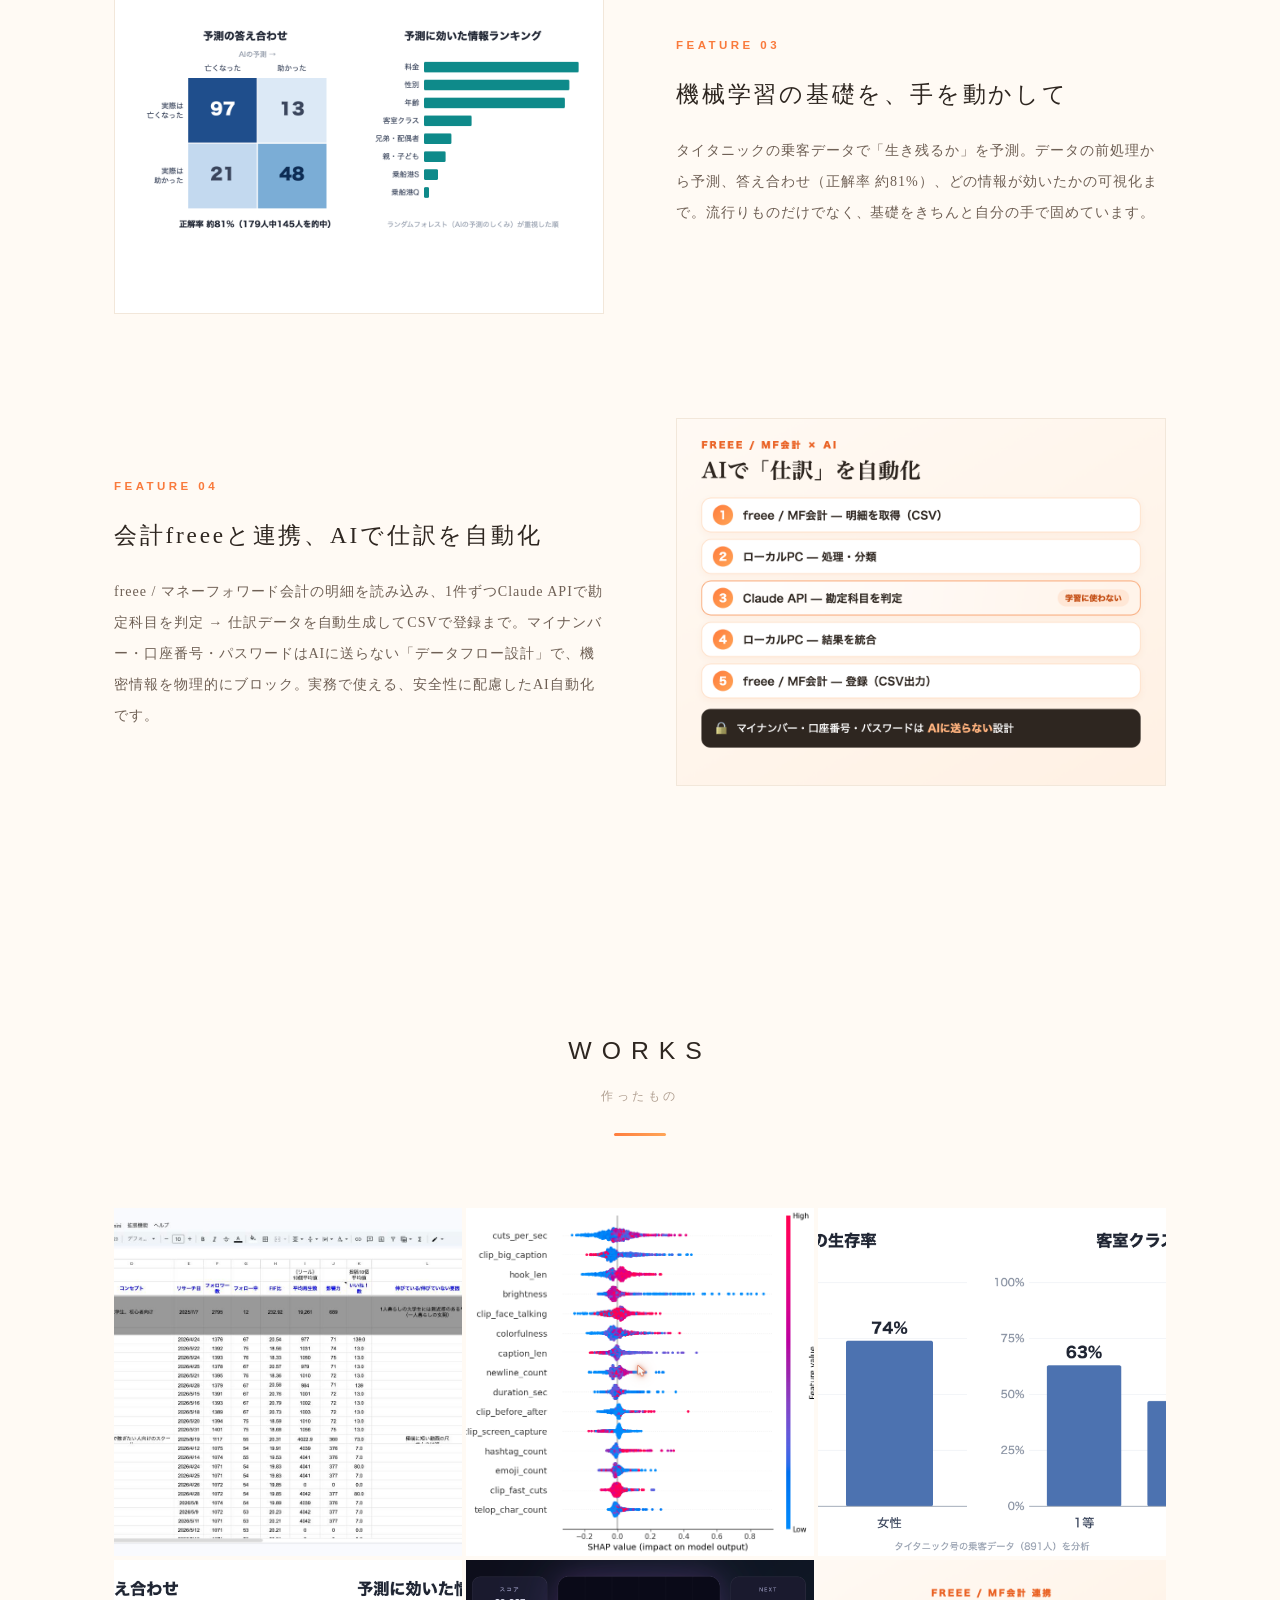
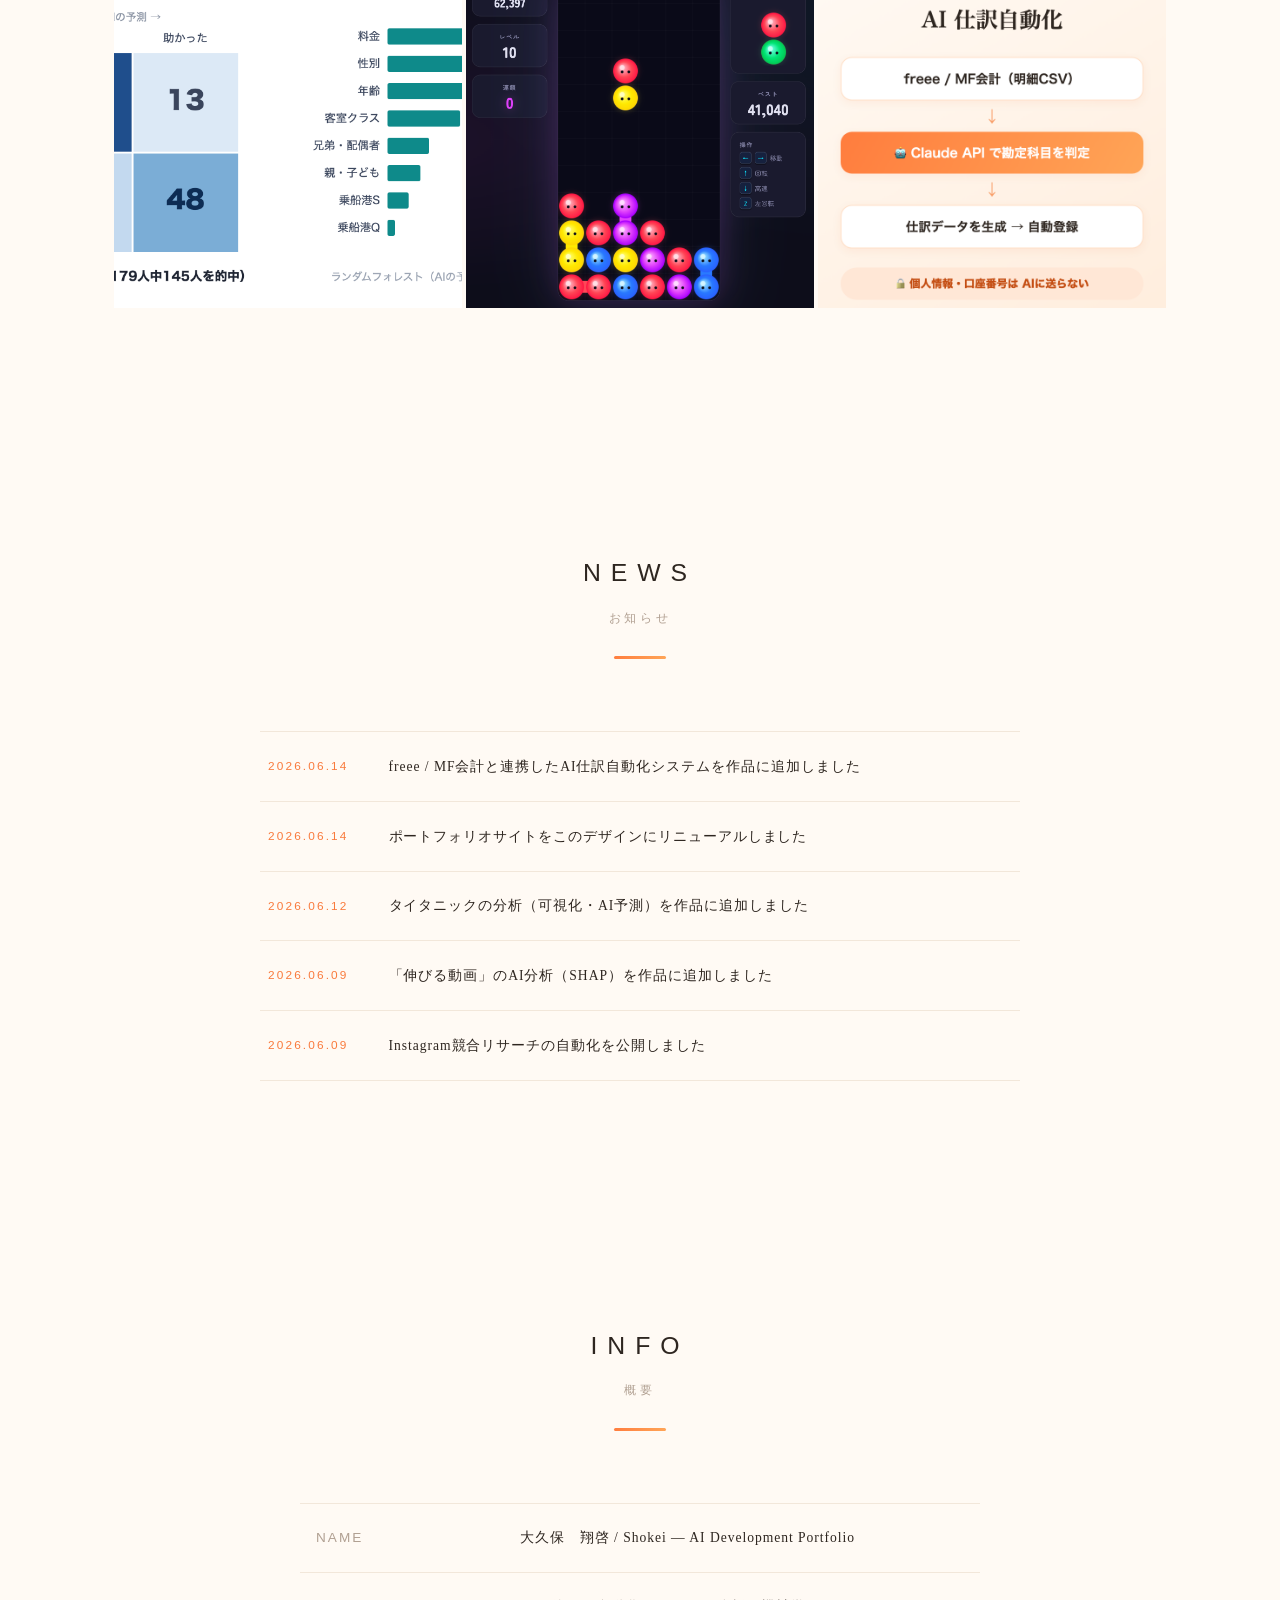
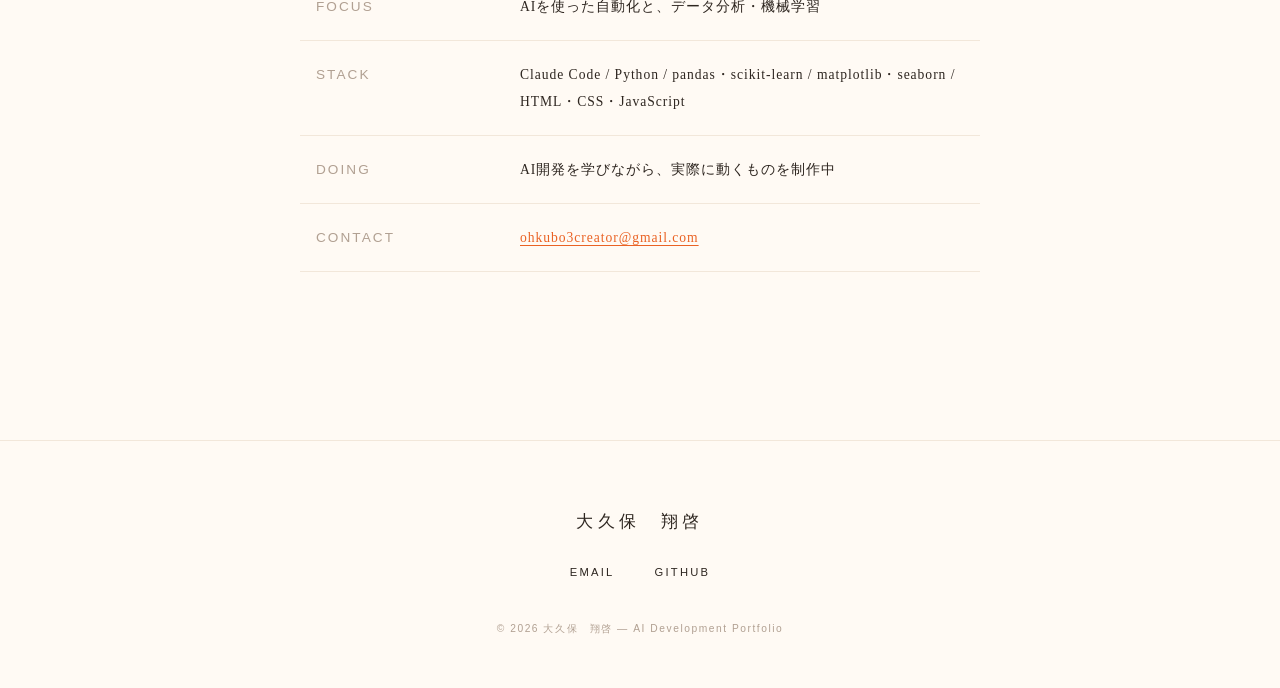
==== commit 95e85252: "Hero: 背景タイル(t8)に仕訳の図を追加し、開いた瞬間から実績が見えるように Co-Authored-By: Claude Opus 4.8 (1M context) <noreply@anth" ====
--- a/index.html
+++ b/index.html
@@ -52,7 +52,7 @@
       <div class="hero-tile t5"><img src="images/work-shap.png" alt="" width="400" height="300" /></div>
       <div class="hero-tile t6">🔄</div>
       <div class="hero-tile t7">✨</div>
-      <div class="hero-tile t8">✅</div>
+      <div class="hero-tile t8"><img src="images/work-freee.png" alt="" width="400" height="300" /></div>
       <div class="hero-tile t9"><img src="images/work-puzzle.png" alt="" width="400" height="300" /></div>
       <div class="hero-tile t10"><img src="images/work-titanic-eda.png" alt="" width="400" height="300" /></div>
       <div class="hero-tile t11">⚙️</div>
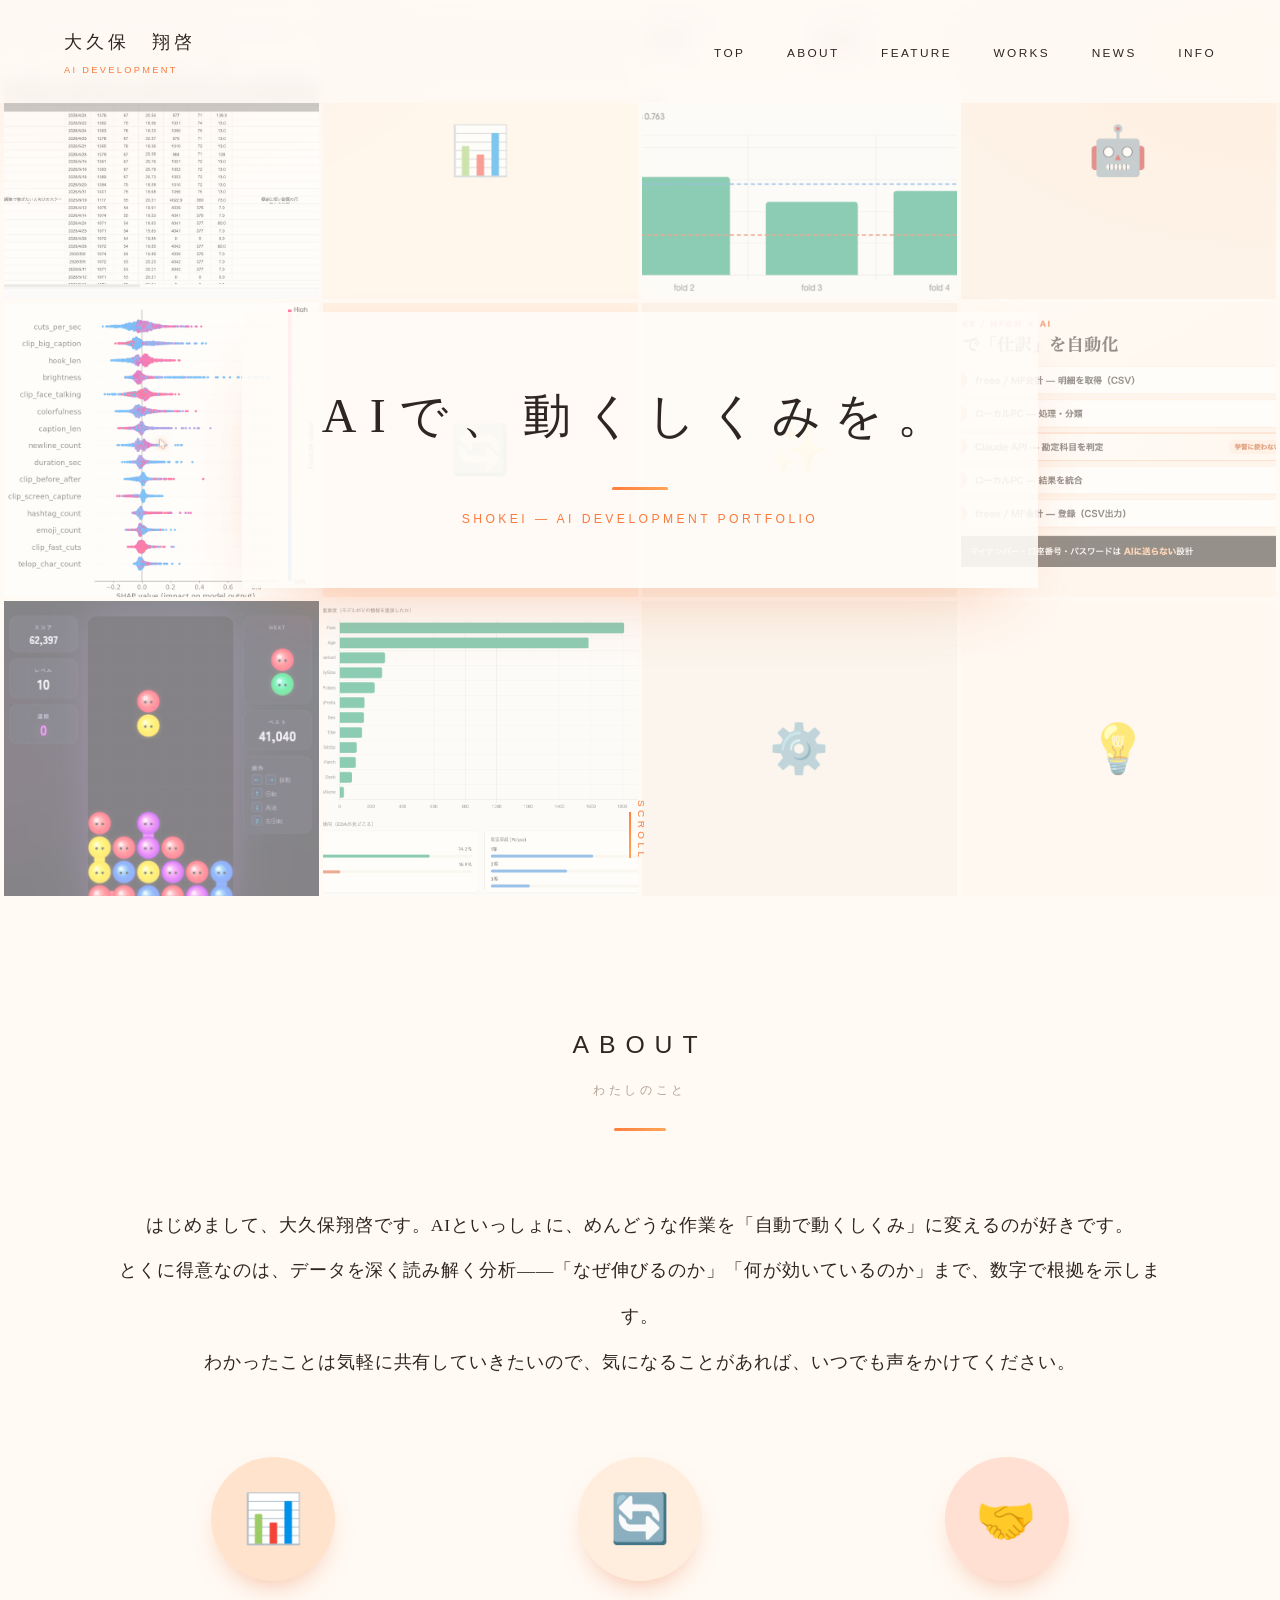
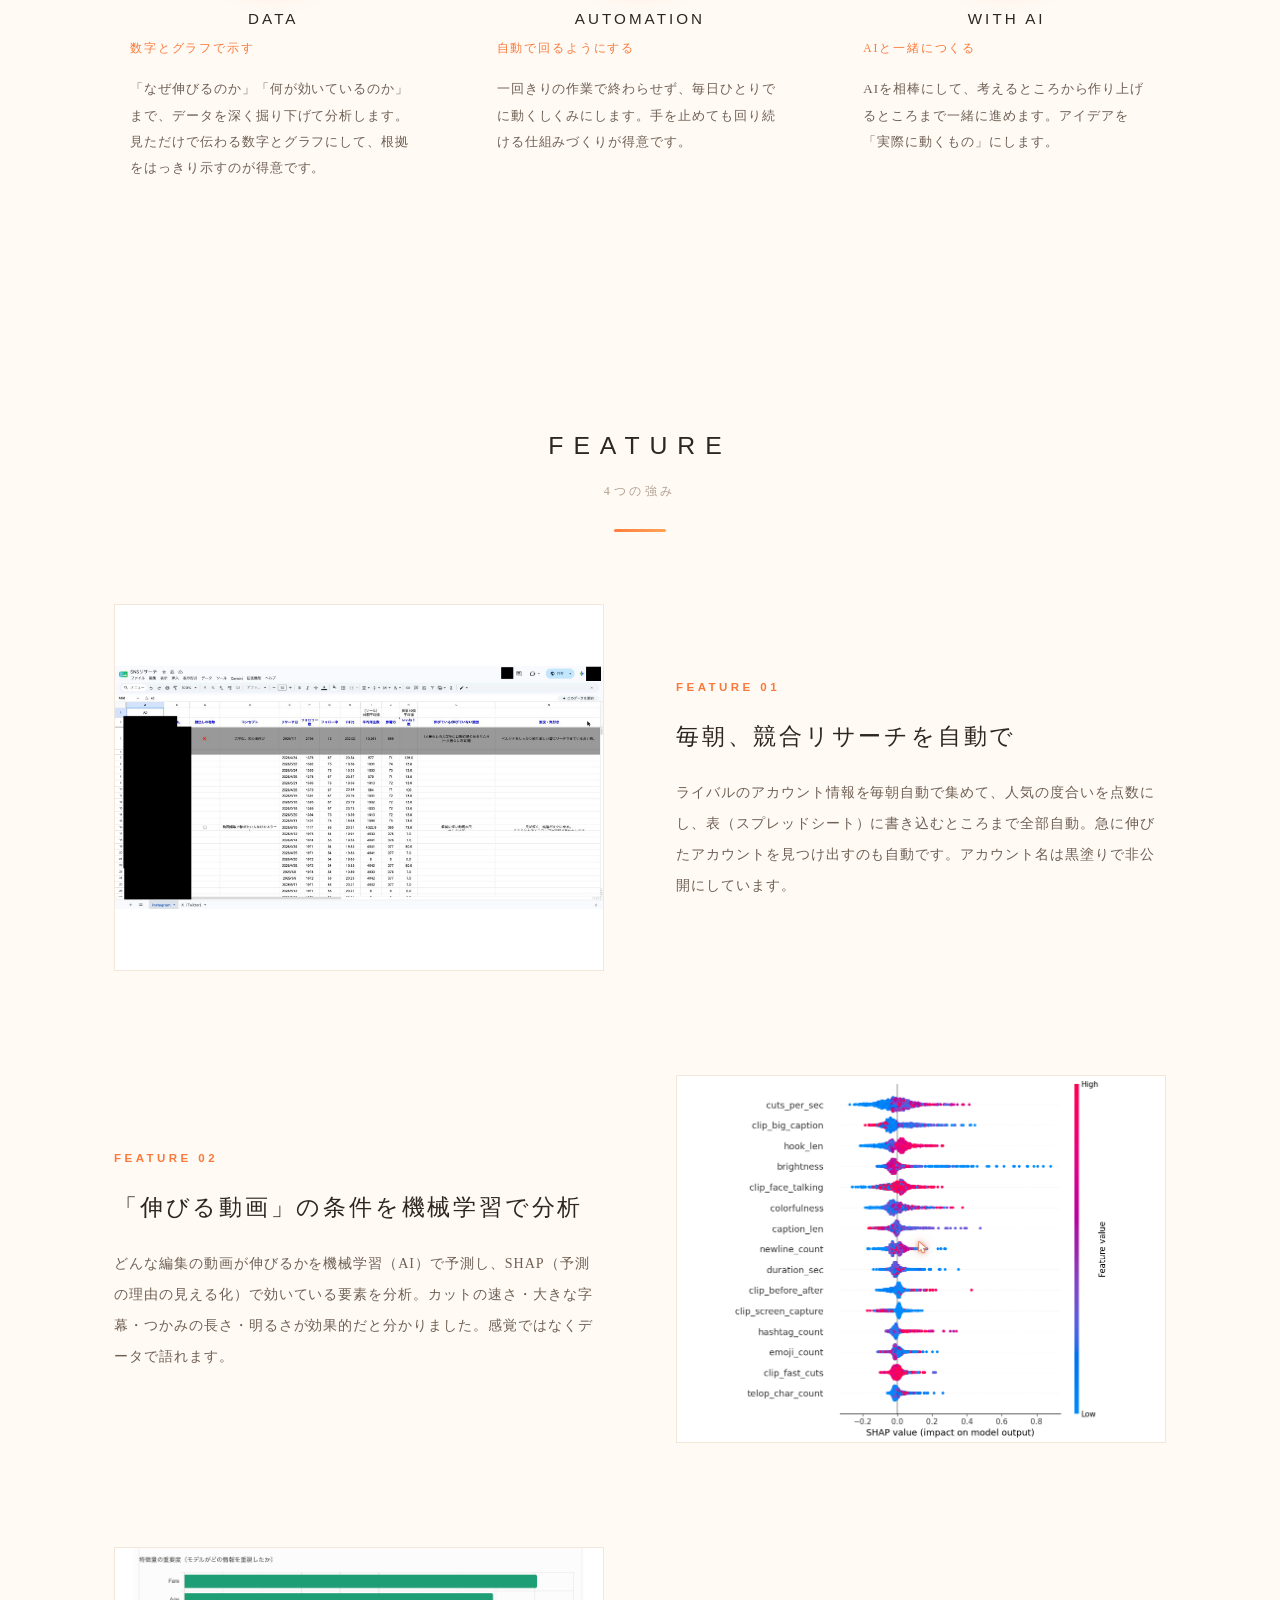
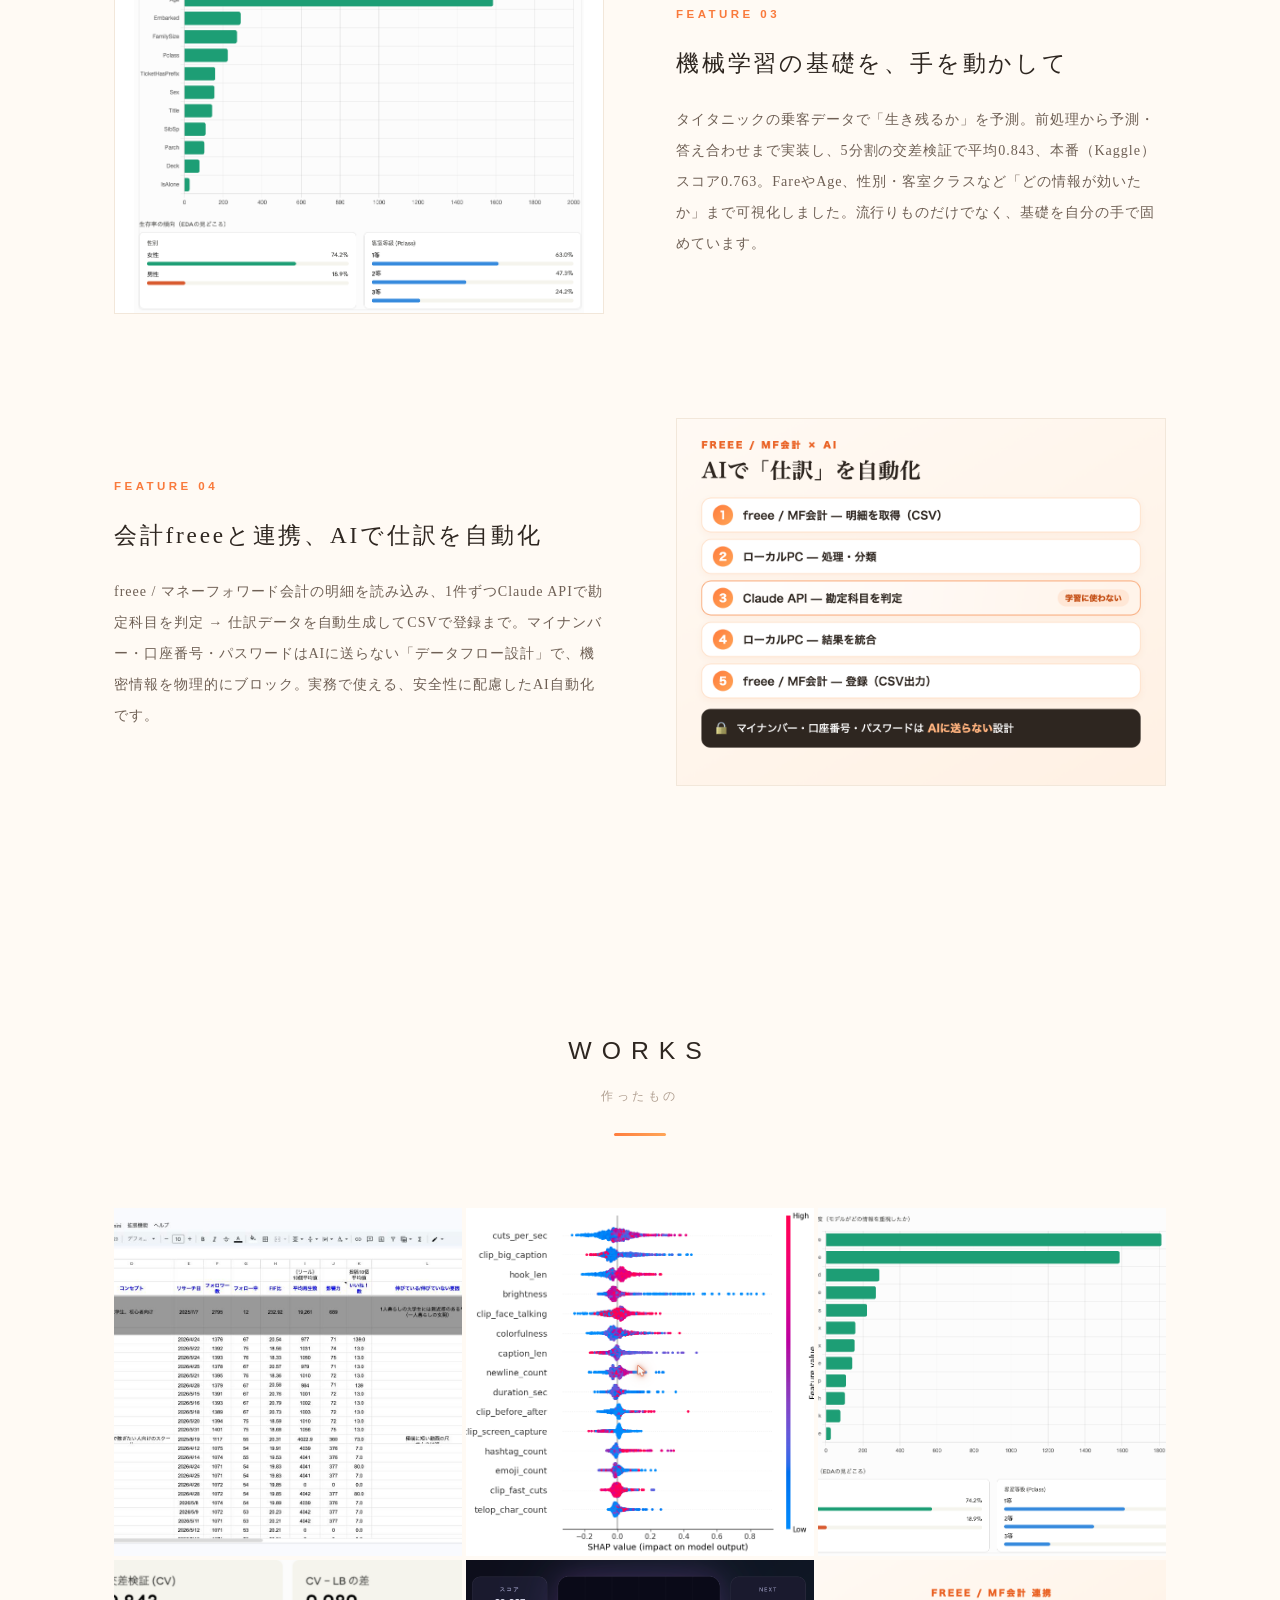
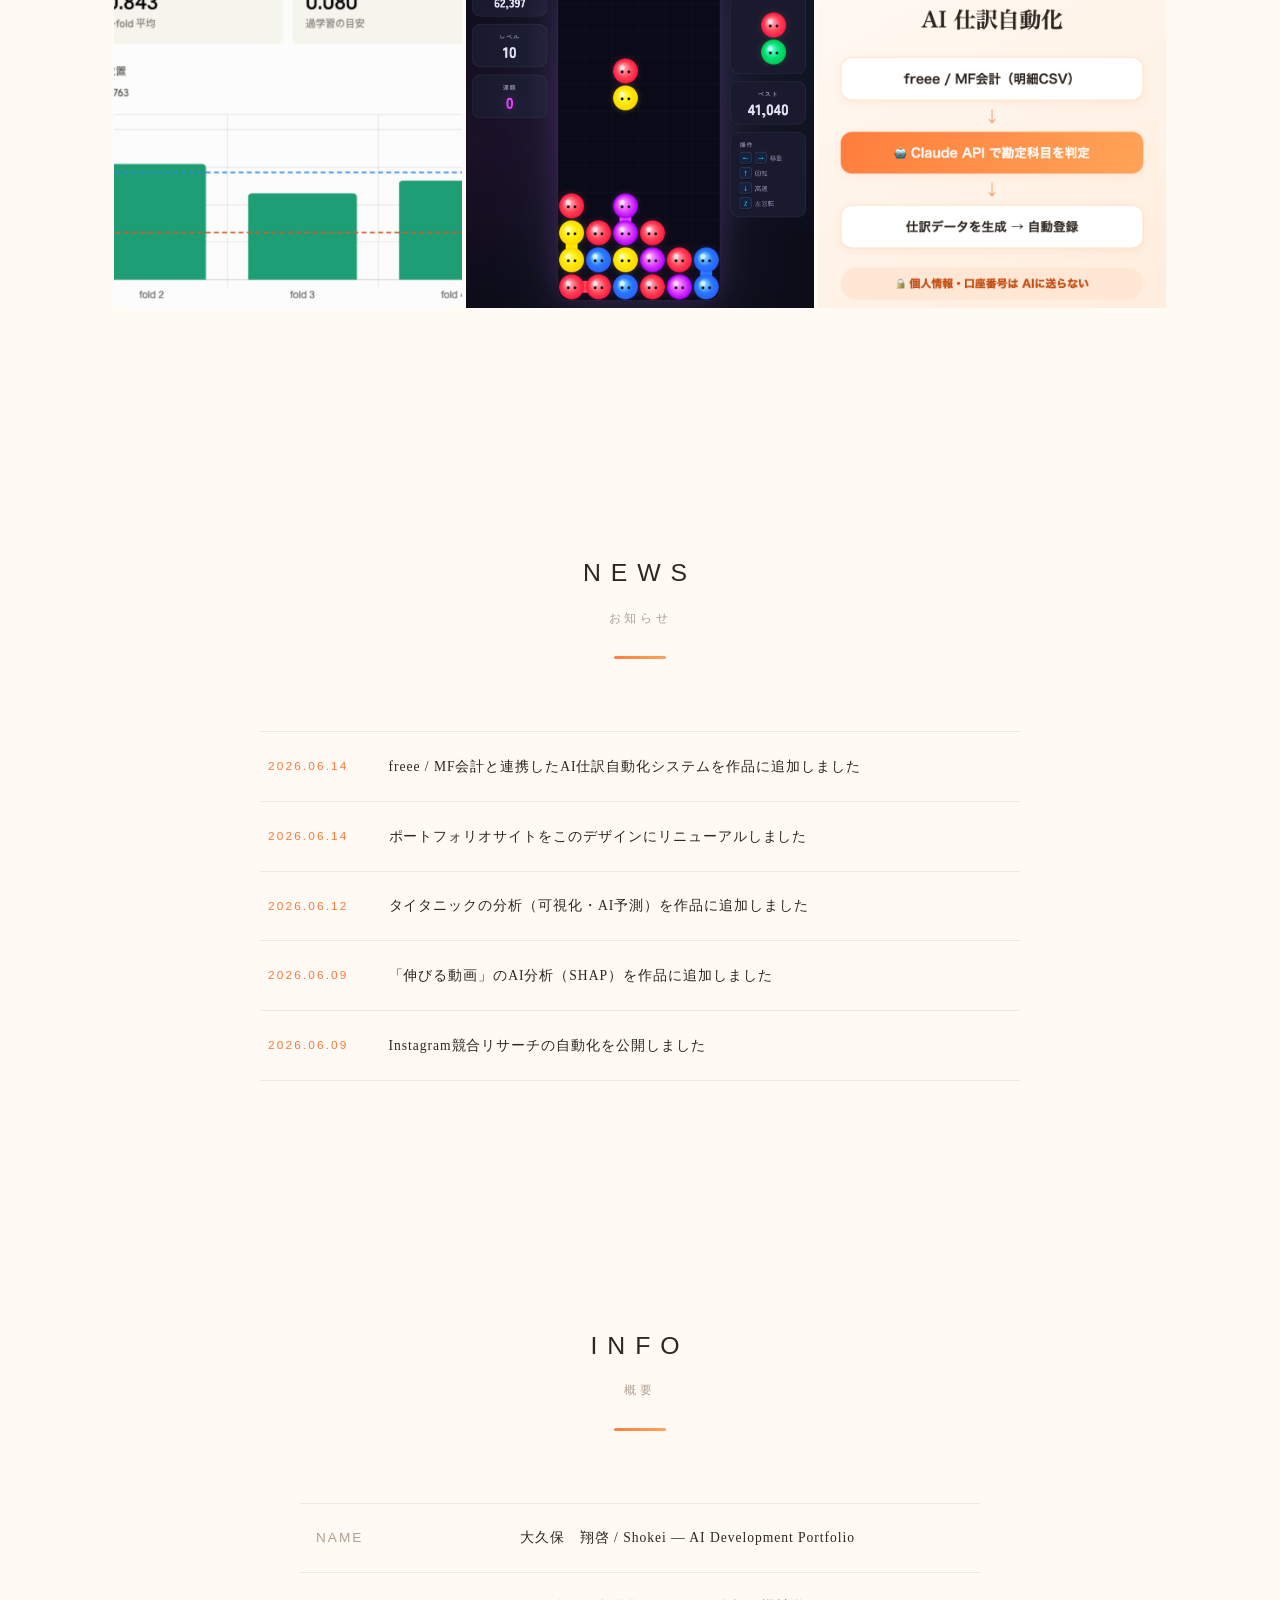
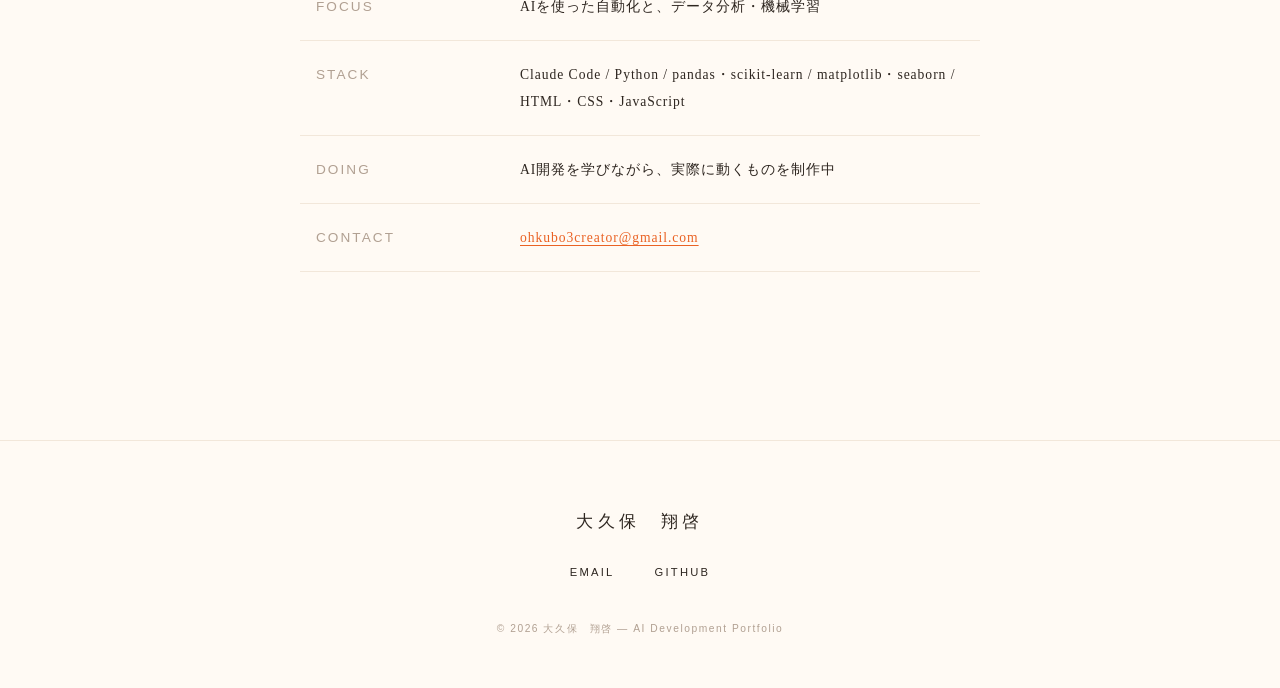
==== commit 215b855f: "タイタニック実績を新しい2枚（モデル評価・特徴量重要度/EDA）に差し替え、旧画像を削除 - work-titanic-score.png（CV0.843・本番LB0.763・fold別チャート）/ " ====
--- a/index.html
+++ b/index.html
@@ -22,7 +22,7 @@
 
   <!-- Performance: ヒーロー画像を優先取得 -->
   <link rel="preload" as="image" href="images/work-sns-sheet-real.png" />
-  <link rel="preload" as="image" href="images/work-titanic-rf.png" />
+  <link rel="preload" as="image" href="images/work-titanic-score.png" />
 
   <link rel="stylesheet" href="css/style.css?v=20260614" />
   <script>document.documentElement.classList.add("js");</script>
@@ -47,14 +47,14 @@
     <div class="hero-bg" aria-hidden="true">
       <div class="hero-tile t1"><img src="images/work-sns-sheet-real.png" alt="" width="400" height="300" /></div>
       <div class="hero-tile t2">📊</div>
-      <div class="hero-tile t3"><img src="images/work-titanic-rf.png" alt="" width="400" height="300" /></div>
+      <div class="hero-tile t3"><img src="images/work-titanic-score.png" alt="" width="400" height="300" /></div>
       <div class="hero-tile t4">🤖</div>
       <div class="hero-tile t5"><img src="images/work-shap.png" alt="" width="400" height="300" /></div>
       <div class="hero-tile t6">🔄</div>
       <div class="hero-tile t7">✨</div>
       <div class="hero-tile t8"><img src="images/work-freee.png" alt="" width="400" height="300" /></div>
       <div class="hero-tile t9"><img src="images/work-puzzle.png" alt="" width="400" height="300" /></div>
-      <div class="hero-tile t10"><img src="images/work-titanic-eda.png" alt="" width="400" height="300" /></div>
+      <div class="hero-tile t10"><img src="images/work-titanic-features.png" alt="" width="400" height="300" /></div>
       <div class="hero-tile t11">⚙️</div>
       <div class="hero-tile t12">💡</div>
     </div>
@@ -124,11 +124,11 @@
     </div>
 
     <div class="feature-row fade">
-      <div class="feature-img fi3"><img src="images/work-titanic-rf.png" alt="タイタニックの生存をAIで予測した結果（正解率約81%）" width="600" height="450" loading="lazy" /></div>
+      <div class="feature-img fi3"><img src="images/work-titanic-features.png" alt="タイタニック生存予測モデルの特徴量重要度と、性別・客室クラス別の生存率" width="600" height="450" loading="lazy" /></div>
       <div class="feature-text">
         <p class="num en">FEATURE 03</p>
         <h3>機械学習の基礎を、手を動かして</h3>
-        <p>タイタニックの乗客データで「生き残るか」を予測。データの前処理から予測、答え合わせ（正解率 約81%）、どの情報が効いたかの可視化まで。流行りものだけでなく、基礎をきちんと自分の手で固めています。</p>
+        <p>タイタニックの乗客データで「生き残るか」を予測。前処理から予測・答え合わせまで実装し、5分割の交差検証で平均0.843、本番（Kaggle）スコア0.763。FareやAge、性別・客室クラスなど「どの情報が効いたか」まで可視化しました。流行りものだけでなく、基礎を自分の手で固めています。</p>
       </div>
     </div>
 
@@ -164,17 +164,17 @@
         </div>
       </div>
       <div class="work-card fade">
-        <img src="images/work-titanic-eda.png" alt="タイタニック 生存率の可視化" width="400" height="400" loading="lazy" />
+        <img src="images/work-titanic-features.png" alt="タイタニックの特徴量重要度と性別・客室クラス別の生存率" width="400" height="400" loading="lazy" />
         <div class="overlay">
           <h4>タイタニック:生存率の可視化</h4>
-          <p>pandas / グラフ化<br />性別・客室クラス別に分析</p>
-        </div>
-      </div>
-      <div class="work-card fade">
-        <img src="images/work-titanic-rf.png" alt="AIで生き残りを予測" width="400" height="400" loading="lazy" />
+          <p>特徴量の重要度・EDA<br />性別・客室クラス別の生存率</p>
+        </div>
+      </div>
+      <div class="work-card fade">
+        <img src="images/work-titanic-score.png" alt="AIで生き残りを予測（交差検証0.843・本番LB0.763）" width="400" height="400" loading="lazy" />
         <div class="overlay">
           <h4>AIで生き残りを予測</h4>
-          <p>scikit-learn / ランダムフォレスト<br />正解率 約81%</p>
+          <p>scikit-learn / ランダムフォレスト<br />交差検証0.843・本番LB0.763</p>
         </div>
       </div>
       <div class="work-card fade">
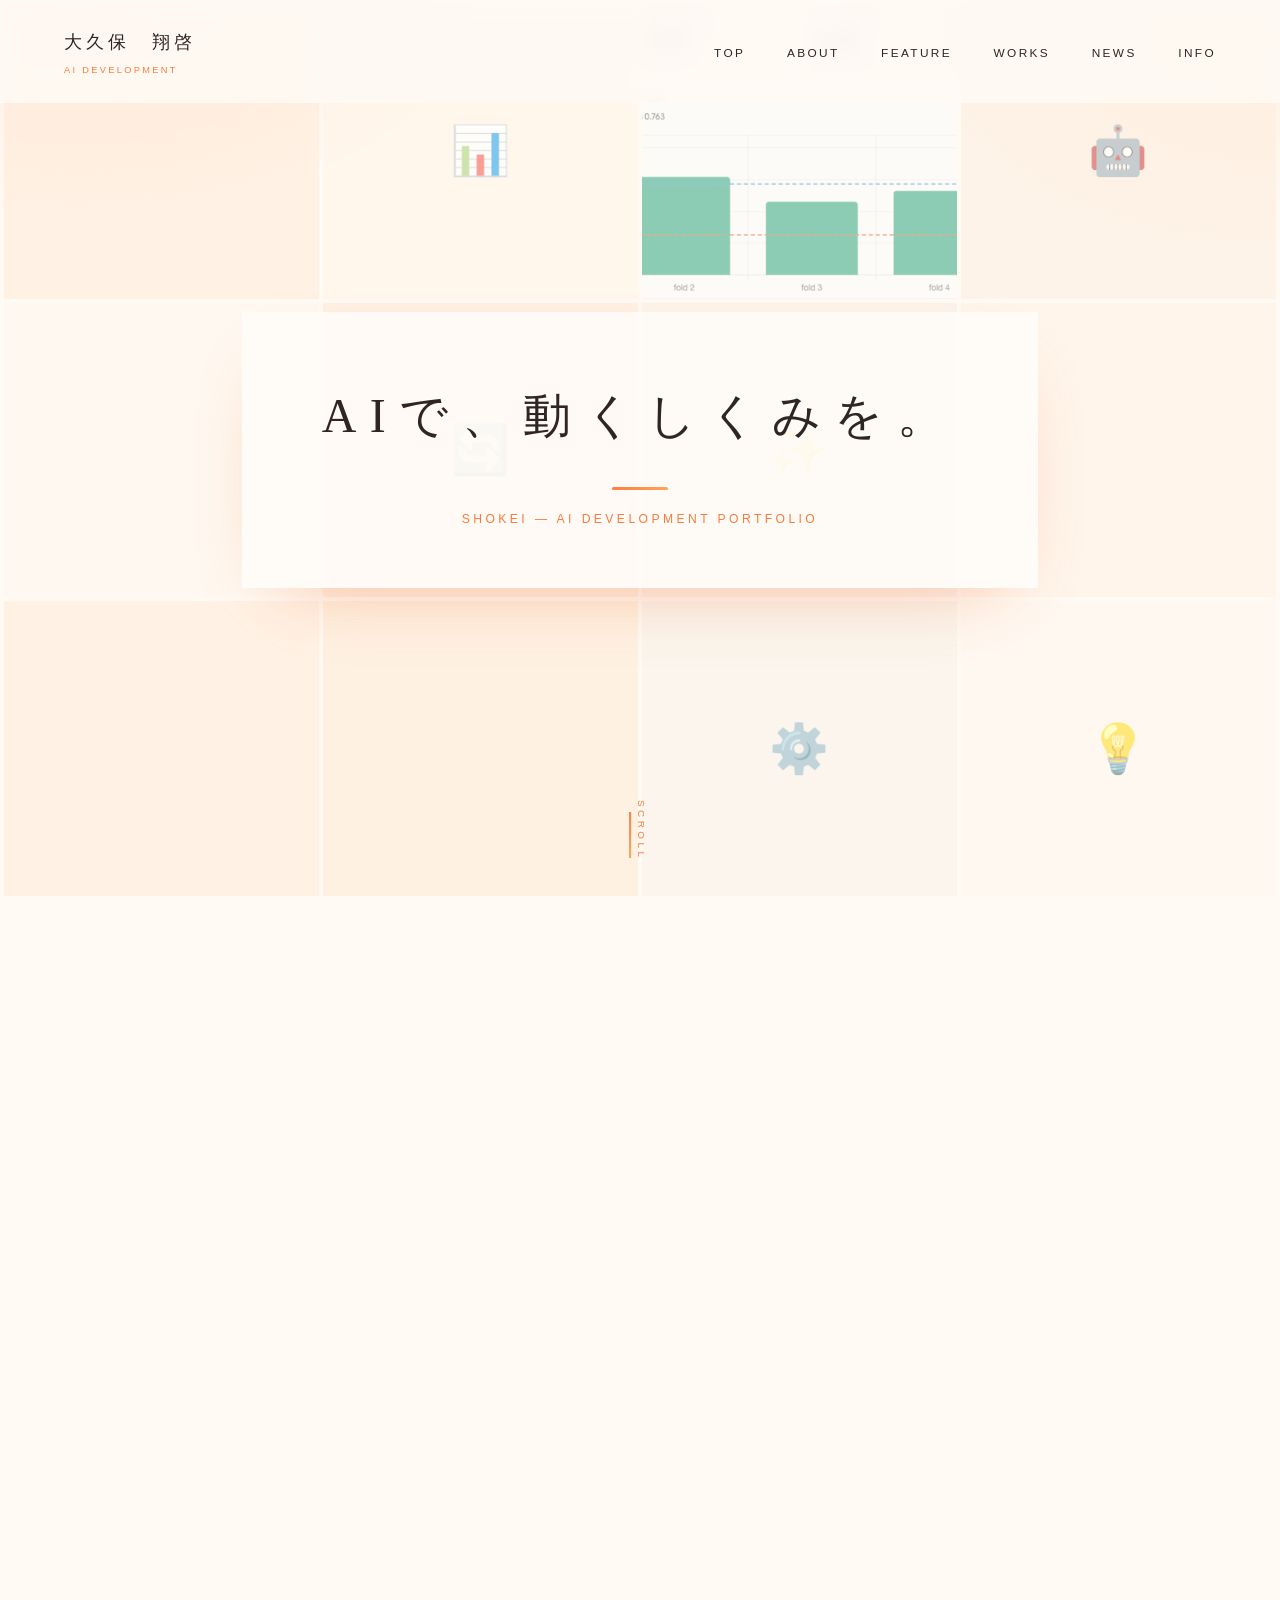
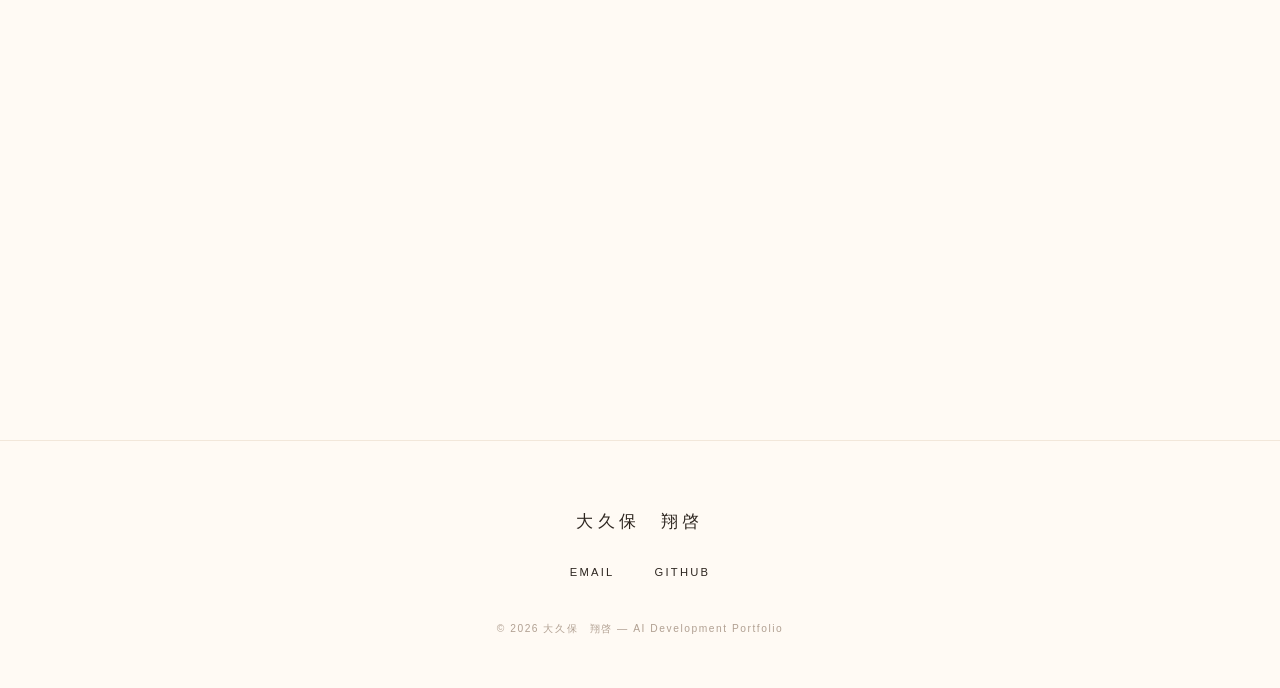
==== commit ec4bca15: "高度レビュー対応: CSP厳格化(XSS)・画像軽量化(perf)・JS可読性(単一責任+JSDoc型) セキュリティ(XSS): - CSPから'unsafe-inline'を除去。インラインscr" ====
--- a/index.html
+++ b/index.html
@@ -5,8 +5,9 @@
   <meta name="viewport" content="width=device-width, initial-scale=1.0" />
   <title>大久保　翔啓 / Shokei — AI Development Portfolio</title>
   <meta name="description" content="AIといっしょに、めんどうな作業を「自動で動くしくみ」に変えています。データ分析・機械学習から運用自動化まで、実際に動く成果物をまとめた大久保翔啓のポートフォリオ。" />
-  <meta http-equiv="Content-Security-Policy" content="default-src 'self'; style-src 'self' 'unsafe-inline'; script-src 'self' 'unsafe-inline'; img-src 'self' data:; frame-ancestors 'none';" />
+  <meta http-equiv="Content-Security-Policy" content="default-src 'self'; style-src 'self'; script-src 'self' 'sha256-WZRJfWvsnNCPcxzZwvyhovnZGqhZaC+8gPGPRbx6wTk='; img-src 'self' data:; frame-ancestors 'none'; base-uri 'self'; form-action 'self';" />
   <meta name="robots" content="index, follow" />
+  <meta name="theme-color" content="#fffaf4" />
 
   <!-- OGP -->
   <meta property="og:title" content="大久保　翔啓 / Shokei — AI Development Portfolio" />
@@ -24,7 +25,7 @@
   <link rel="preload" as="image" href="images/work-sns-sheet-real.png" />
   <link rel="preload" as="image" href="images/work-titanic-score.png" />
 
-  <link rel="stylesheet" href="css/style.css?v=20260614" />
+  <link rel="stylesheet" href="css/style.css?v=20260621" />
   <script>document.documentElement.classList.add("js");</script>
 </head>
 <body>
@@ -45,16 +46,16 @@
   <!-- ===== HERO ===== -->
   <section id="top" class="hero-section">
     <div class="hero-bg" aria-hidden="true">
-      <div class="hero-tile t1"><img src="images/work-sns-sheet-real.png" alt="" width="400" height="300" /></div>
+      <div class="hero-tile t1"><img src="images/work-sns-sheet-real.png" alt="" width="400" height="300" decoding="async" /></div>
       <div class="hero-tile t2">📊</div>
-      <div class="hero-tile t3"><img src="images/work-titanic-score.png" alt="" width="400" height="300" /></div>
+      <div class="hero-tile t3"><img src="images/work-titanic-score.png" alt="" width="400" height="300" decoding="async" /></div>
       <div class="hero-tile t4">🤖</div>
-      <div class="hero-tile t5"><img src="images/work-shap.png" alt="" width="400" height="300" /></div>
+      <div class="hero-tile t5"><img src="images/work-shap.png" alt="" width="400" height="300" decoding="async" /></div>
       <div class="hero-tile t6">🔄</div>
       <div class="hero-tile t7">✨</div>
-      <div class="hero-tile t8"><img src="images/work-freee.png" alt="" width="400" height="300" /></div>
-      <div class="hero-tile t9"><img src="images/work-puzzle.png" alt="" width="400" height="300" /></div>
-      <div class="hero-tile t10"><img src="images/work-titanic-features.png" alt="" width="400" height="300" /></div>
+      <div class="hero-tile t8"><img src="images/work-freee.png" alt="" width="400" height="300" decoding="async" /></div>
+      <div class="hero-tile t9"><img src="images/work-puzzle.png" alt="" width="400" height="300" decoding="async" /></div>
+      <div class="hero-tile t10"><img src="images/work-titanic-features.png" alt="" width="400" height="300" decoding="async" /></div>
       <div class="hero-tile t11">⚙️</div>
       <div class="hero-tile t12">💡</div>
     </div>
@@ -106,7 +107,7 @@
     </div>
 
     <div class="feature-row fade">
-      <div class="feature-img fi1"><img src="images/work-sns-sheet-real.png" alt="競合リサーチを自動転記したスプレッドシート（アカウント名は黒塗り）" width="600" height="450" loading="lazy" /></div>
+      <div class="feature-img fi1"><img src="images/work-sns-sheet-real.png" alt="競合リサーチを自動転記したスプレッドシート（アカウント名は黒塗り）" width="600" height="450" decoding="async" loading="lazy" /></div>
       <div class="feature-text">
         <p class="num en">FEATURE 01</p>
         <h3>毎朝、競合リサーチを自動で</h3>
@@ -115,7 +116,7 @@
     </div>
 
     <div class="feature-row reverse fade">
-      <div class="feature-img fi2"><img src="images/work-shap.png" alt="動画の伸びを予測するAIのSHAP分析グラフ" width="600" height="450" loading="lazy" /></div>
+      <div class="feature-img fi2"><img src="images/work-shap.png" alt="動画の伸びを予測するAIのSHAP分析グラフ" width="600" height="450" decoding="async" loading="lazy" /></div>
       <div class="feature-text">
         <p class="num en">FEATURE 02</p>
         <h3>「伸びる動画」の条件を機械学習で分析</h3>
@@ -124,7 +125,7 @@
     </div>
 
     <div class="feature-row fade">
-      <div class="feature-img fi3"><img src="images/work-titanic-features.png" alt="タイタニック生存予測モデルの特徴量重要度と、性別・客室クラス別の生存率" width="600" height="450" loading="lazy" /></div>
+      <div class="feature-img fi3"><img src="images/work-titanic-features.png" alt="タイタニック生存予測モデルの特徴量重要度と、性別・客室クラス別の生存率" width="600" height="450" decoding="async" loading="lazy" /></div>
       <div class="feature-text">
         <p class="num en">FEATURE 03</p>
         <h3>機械学習の基礎を、手を動かして</h3>
@@ -133,7 +134,7 @@
     </div>
 
     <div class="feature-row reverse fade">
-      <div class="feature-img fi4"><img src="images/work-freee.png" alt="freee / MF会計と連携したAI仕訳自動化のデータフロー（個人情報はAIに送らない設計）" width="600" height="450" loading="lazy" /></div>
+      <div class="feature-img fi4"><img src="images/work-freee.png" alt="freee / MF会計と連携したAI仕訳自動化のデータフロー（個人情報はAIに送らない設計）" width="600" height="450" decoding="async" loading="lazy" /></div>
       <div class="feature-text">
         <p class="num en">FEATURE 04</p>
         <h3>会計freeeと連携、AIで仕訳を自動化</h3>
@@ -150,42 +151,42 @@
     </div>
     <div class="works-grid">
       <div class="work-card fade">
-        <img src="images/work-sns-sheet-real.png" alt="Instagram競合リサーチ自動化" width="400" height="400" loading="lazy" />
+        <img src="images/work-sns-sheet-real.png" alt="Instagram競合リサーチ自動化" width="400" height="400" decoding="async" loading="lazy" />
         <div class="overlay">
           <h4>Instagramのライバル調べを自動化</h4>
           <p>毎朝10アカウントを自動収集・スコア化<br />→ スプレッドシートへ自動転記</p>
         </div>
       </div>
       <div class="work-card fade">
-        <img src="images/work-shap.png" alt="伸びる動画をAIで分析" width="400" height="400" loading="lazy" />
+        <img src="images/work-shap.png" alt="伸びる動画をAIで分析" width="400" height="400" decoding="async" loading="lazy" />
         <div class="overlay">
           <h4>「伸びる動画」を機械学習で分析</h4>
           <p>機械学習・SHAP / 動画編集の特徴量<br />テンポ・字幕・つかみ・明るさが効く</p>
         </div>
       </div>
       <div class="work-card fade">
-        <img src="images/work-titanic-features.png" alt="タイタニックの特徴量重要度と性別・客室クラス別の生存率" width="400" height="400" loading="lazy" />
+        <img src="images/work-titanic-features.png" alt="タイタニックの特徴量重要度と性別・客室クラス別の生存率" width="400" height="400" decoding="async" loading="lazy" />
         <div class="overlay">
           <h4>タイタニック:生存率の可視化</h4>
           <p>特徴量の重要度・EDA<br />性別・客室クラス別の生存率</p>
         </div>
       </div>
       <div class="work-card fade">
-        <img src="images/work-titanic-score.png" alt="AIで生き残りを予測（交差検証0.843・本番LB0.763）" width="400" height="400" loading="lazy" />
+        <img src="images/work-titanic-score.png" alt="AIで生き残りを予測（交差検証0.843・本番LB0.763）" width="400" height="400" decoding="async" loading="lazy" />
         <div class="overlay">
           <h4>AIで生き残りを予測</h4>
           <p>scikit-learn / ランダムフォレスト<br />交差検証0.843・本番LB0.763</p>
         </div>
       </div>
       <div class="work-card fade">
-        <img src="images/work-puzzle.png" alt="自作のぷよぷよ風パズルゲーム" width="400" height="400" loading="lazy" />
+        <img src="images/work-puzzle.png" alt="自作のぷよぷよ風パズルゲーム" width="400" height="400" decoding="async" loading="lazy" />
         <div class="overlay">
           <h4>ぷよぷよ風パズルゲーム</h4>
           <p>ブラウザで動くゲームを自作<br />連鎖・スコア・レベル・NEXT実装</p>
         </div>
       </div>
       <div class="work-card fade">
-        <img src="images/work-freee-sq.png" alt="freeeと連携したAI仕訳自動化システム" width="400" height="400" loading="lazy" />
+        <img src="images/work-freee-sq.png" alt="freeeと連携したAI仕訳自動化システム" width="400" height="400" decoding="async" loading="lazy" />
         <div class="overlay">
           <h4>会計freee連携・AI仕訳自動化</h4>
           <p>Claude APIで勘定科目を判定<br />個人情報を送らない安全設計</p>
@@ -234,6 +235,6 @@
     <p class="copy en">© <span id="year"></span> 大久保　翔啓 — AI Development Portfolio</p>
   </footer>
 
-  <script src="js/main.js?v=20260614"></script>
+  <script src="js/main.js?v=20260621"></script>
 </body>
 </html>
--- a/css/style.css
+++ b/css/style.css
@@ -12,8 +12,6 @@
   --border: #f2e7da;
   --accent: #f97a3c;
   --accent-deep: #ea6224;
-  --accent-soft: #ffb37e;
-  --cream: #fff2e6;
   --grad: linear-gradient(115deg, #ff7d3e 0%, #ffa557 100%);
 }
 
@@ -239,6 +237,15 @@
 .work-card:hover .overlay, .work-card:focus-within .overlay { opacity: 1; }
 .overlay h4 { font-size: 0.92rem; font-weight: 400; letter-spacing: 0.12em; line-height: 1.7; }
 .overlay p { font-size: 0.68rem; letter-spacing: 0.08em; color: #ffe6d4; line-height: 1.9; }
+/* タッチ端末（hover不可）はキャプション常時表示：画像を活かしつつ作品名を読めるように */
+@media (hover: none) {
+  .work-card .overlay {
+    opacity: 1;
+    justify-content: flex-end;
+    background: linear-gradient(to top, rgba(40, 24, 14, 0.9) 0%, rgba(40, 24, 14, 0.55) 32%, rgba(40, 24, 14, 0) 68%);
+    padding: 1.1rem 1rem;
+  }
+}
 
 /* ─── NEWS ─── */
 .news-list { max-width: 760px; margin: 0 auto; list-style: none; }
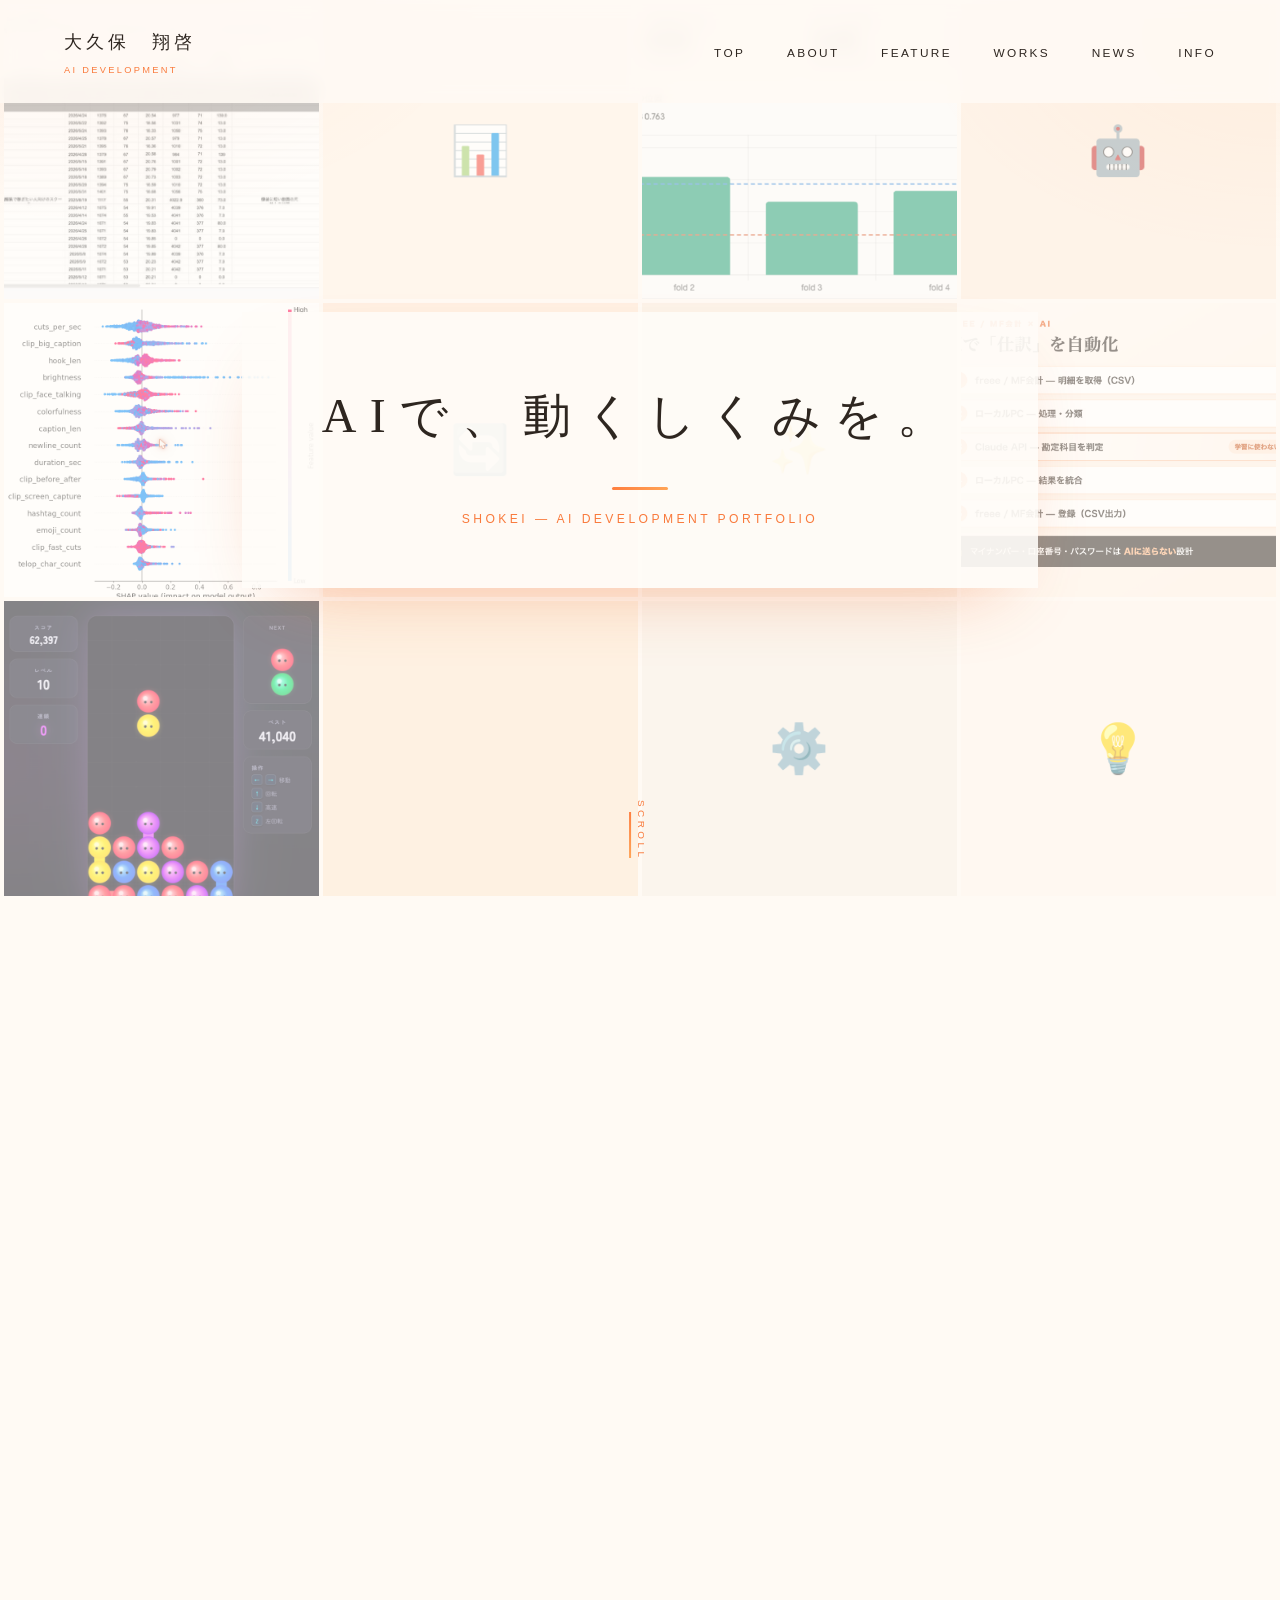
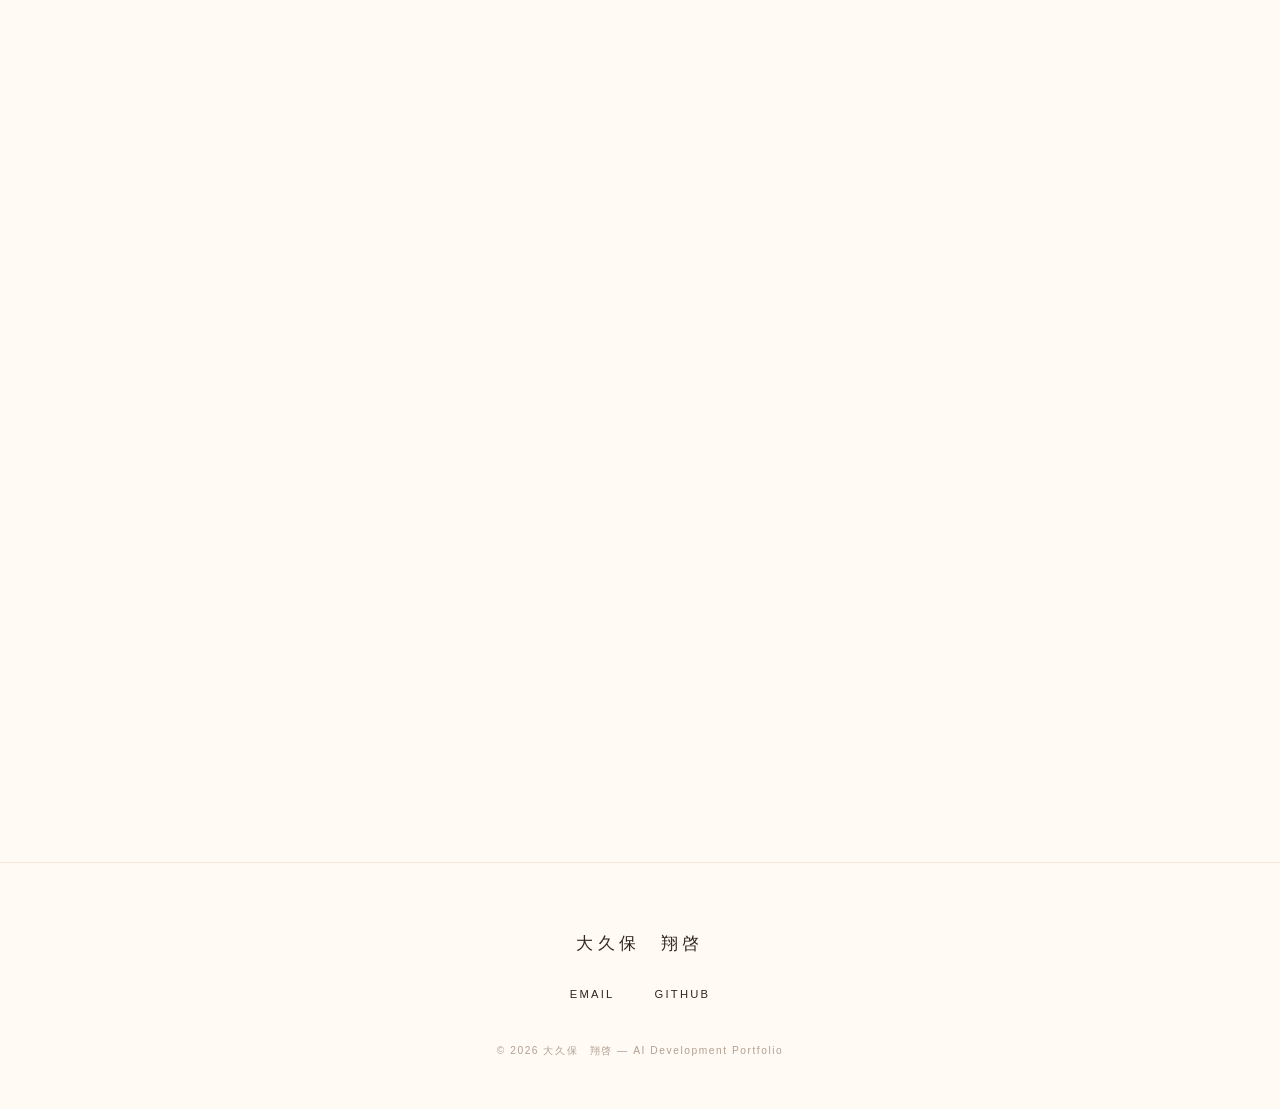
==== commit 15ed0f40: "Works に AB-MCTS×Fugu 技術検証を追加 ＋ CSP インラインstyle違反を修正 - Works: 自己完結HTML works/abmcts-bracket.html へのカード" ====
--- a/index.html
+++ b/index.html
@@ -25,7 +25,7 @@
   <link rel="preload" as="image" href="images/work-sns-sheet-real.png" />
   <link rel="preload" as="image" href="images/work-titanic-score.png" />
 
-  <link rel="stylesheet" href="css/style.css?v=20260621" />
+  <link rel="stylesheet" href="css/style.css?v=20260627" />
   <script>document.documentElement.classList.add("js");</script>
 </head>
 <body>
@@ -150,6 +150,13 @@
       <p class="jp-title">作ったもの</p>
     </div>
     <div class="works-grid">
+      <a class="work-card fade" href="works/abmcts-bracket.html" target="_blank" rel="noopener noreferrer">
+        <img src="images/work-bracket.png" alt="AB-MCTS×Fuguで機械部品を軽量化した技術検証のまとめ" width="400" height="400" decoding="async" loading="lazy" />
+        <div class="overlay">
+          <h4>AI探索で機械部品を軽量化</h4>
+          <p>Sakana AB-MCTS × Fugu<br />制約内で約85%軽量化<br />クリックで詳細（インタラクティブ）</p>
+        </div>
+      </a>
       <div class="work-card fade">
         <img src="images/work-sns-sheet-real.png" alt="Instagram競合リサーチ自動化" width="400" height="400" decoding="async" loading="lazy" />
         <div class="overlay">
@@ -202,6 +209,7 @@
       <p class="jp-title">お知らせ</p>
     </div>
     <ul class="news-list fade">
+      <li><span class="news-date en">2026.06.27</span><span>Sakana AIのAB-MCTS×Fuguで機械部品を軽量化する技術検証を作品に追加しました</span></li>
       <li><span class="news-date en">2026.06.14</span><span>freee / MF会計と連携したAI仕訳自動化システムを作品に追加しました</span></li>
       <li><span class="news-date en">2026.06.14</span><span>ポートフォリオサイトをこのデザインにリニューアルしました</span></li>
       <li><span class="news-date en">2026.06.12</span><span>タイタニックの分析（可視化・AI予測）を作品に追加しました</span></li>
--- a/css/style.css
+++ b/css/style.css
@@ -221,6 +221,7 @@
   overflow: hidden;
   background: #fdeede;
 }
+a.work-card { color: inherit; text-decoration: none; }
 .work-card img { position: absolute; inset: 0; width: 100%; height: 100%; object-fit: cover; object-position: top; background: #fff; }
 .work-card .overlay {
   position: absolute;
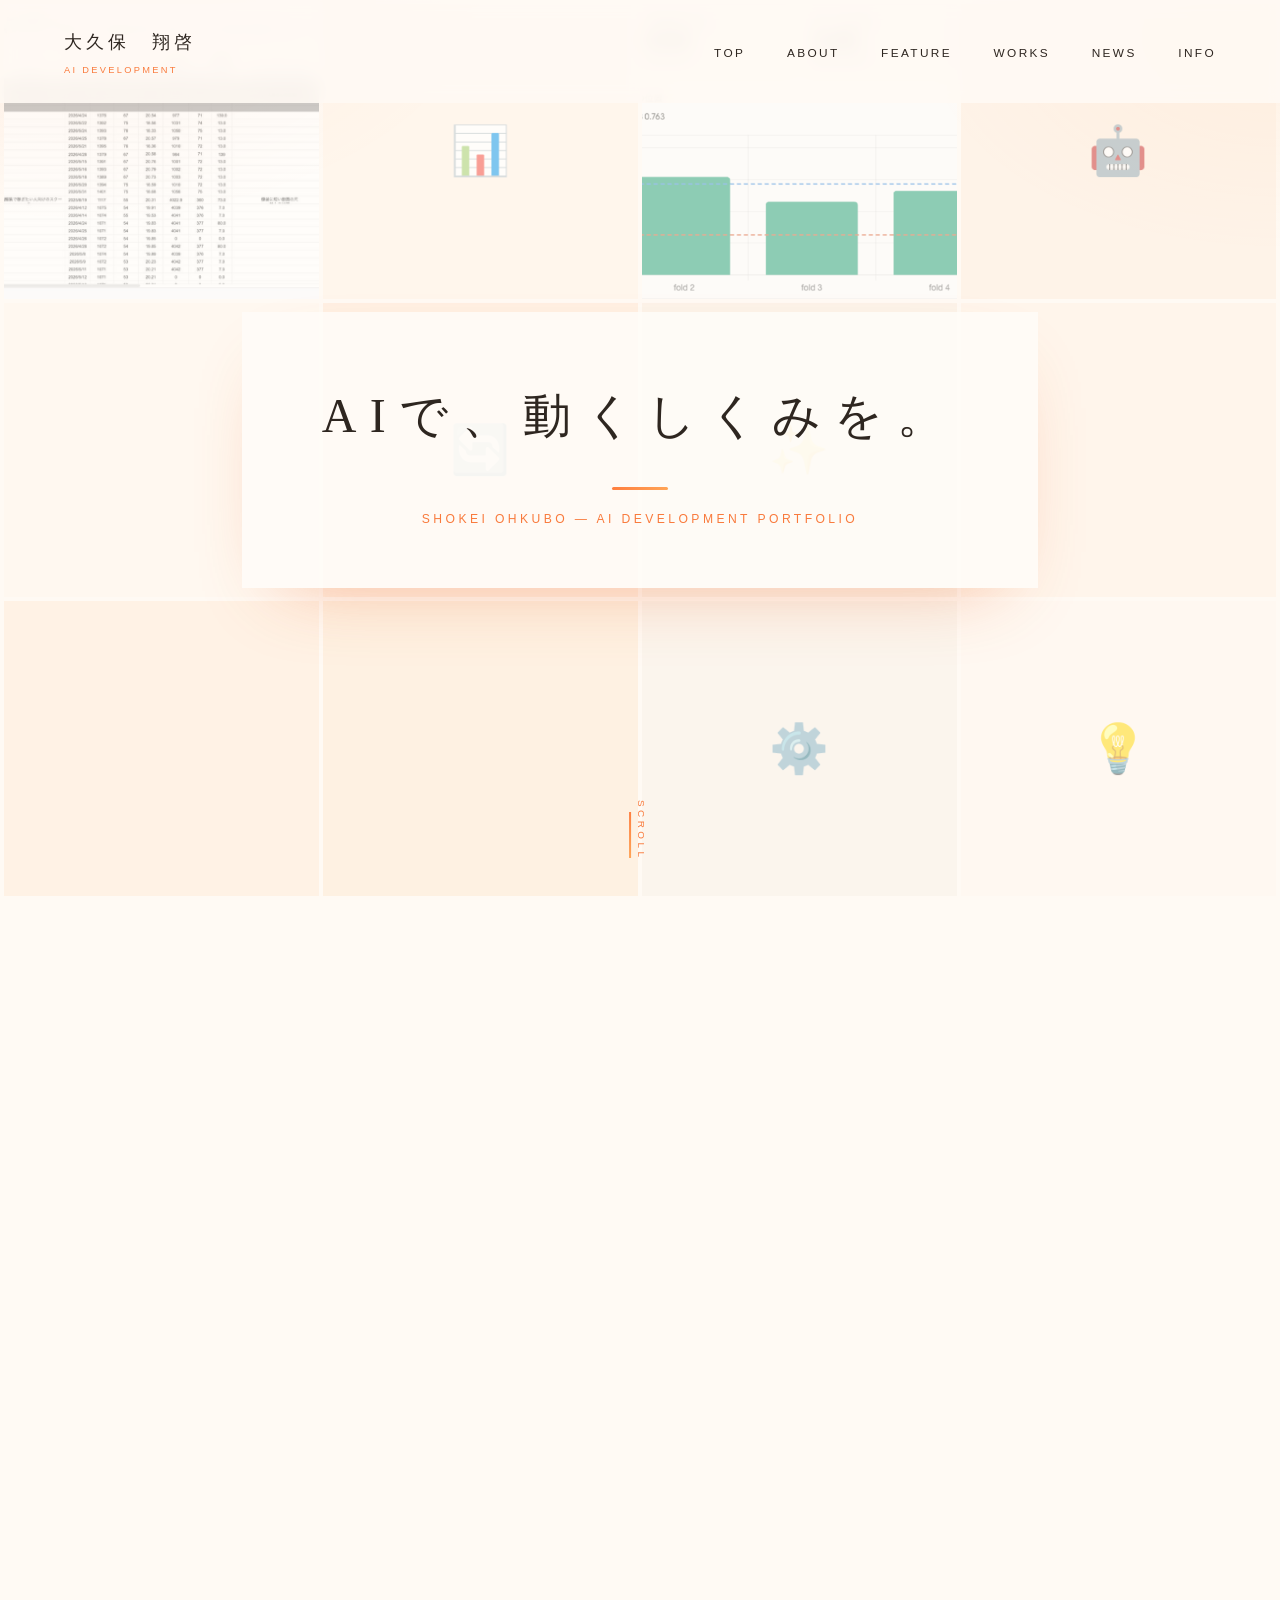
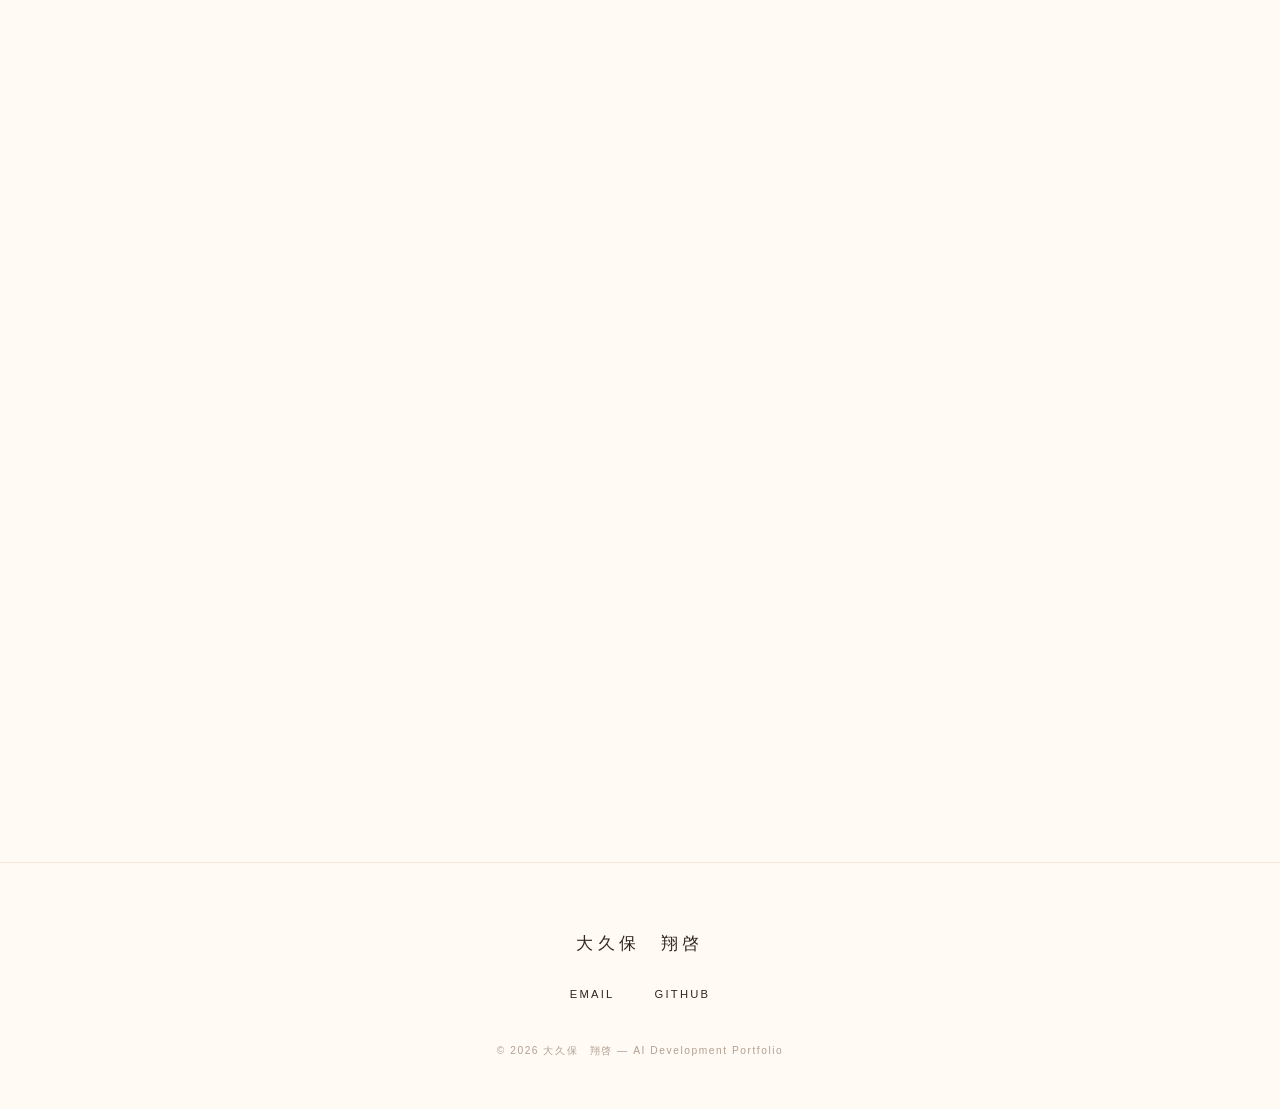
==== commit 30e5d09f: "Name: ローマ字表記を Shokei Ohkubo に統一 title / OGP / hero / INFO の "Shokei" を "Shokei Ohkubo" に揃え、 CV・カバーレタ" ====
--- a/index.html
+++ b/index.html
@@ -3,14 +3,14 @@
 <head>
   <meta charset="UTF-8" />
   <meta name="viewport" content="width=device-width, initial-scale=1.0" />
-  <title>大久保　翔啓 / Shokei — AI Development Portfolio</title>
+  <title>大久保　翔啓 / Shokei Ohkubo — AI Development Portfolio</title>
   <meta name="description" content="AIといっしょに、めんどうな作業を「自動で動くしくみ」に変えています。データ分析・機械学習から運用自動化まで、実際に動く成果物をまとめた大久保翔啓のポートフォリオ。" />
   <meta http-equiv="Content-Security-Policy" content="default-src 'self'; style-src 'self'; script-src 'self' 'sha256-WZRJfWvsnNCPcxzZwvyhovnZGqhZaC+8gPGPRbx6wTk='; img-src 'self' data:; frame-ancestors 'none'; base-uri 'self'; form-action 'self';" />
   <meta name="robots" content="index, follow" />
   <meta name="theme-color" content="#fffaf4" />
 
   <!-- OGP -->
-  <meta property="og:title" content="大久保　翔啓 / Shokei — AI Development Portfolio" />
+  <meta property="og:title" content="大久保　翔啓 / Shokei Ohkubo — AI Development Portfolio" />
   <meta property="og:description" content="AIといっしょに、仕事を「自動で動くしくみ」に。データ分析・機械学習・運用自動化の作品集。" />
   <meta property="og:type" content="website" />
   <meta property="og:url" content="https://ohkubo3creator-max.github.io/portfolio/" />
@@ -61,7 +61,7 @@
     </div>
     <div class="hero-center">
       <h1>AIで、動くしくみを。</h1>
-      <p class="en">SHOKEI — AI DEVELOPMENT PORTFOLIO</p>
+      <p class="en">SHOKEI OHKUBO — AI DEVELOPMENT PORTFOLIO</p>
     </div>
     <div class="scroll-hint en">SCROLL</div>
   </section>
@@ -225,7 +225,7 @@
       <p class="jp-title">概要</p>
     </div>
     <table class="info-table fade">
-      <tr><th class="en">NAME</th><td>大久保　翔啓 / Shokei — AI Development Portfolio</td></tr>
+      <tr><th class="en">NAME</th><td>大久保　翔啓 / Shokei Ohkubo — AI Development Portfolio</td></tr>
       <tr><th class="en">FOCUS</th><td>AIを使った自動化と、データ分析・機械学習</td></tr>
       <tr><th class="en">STACK</th><td>Claude Code / Python / pandas・scikit-learn / matplotlib・seaborn / HTML・CSS・JavaScript</td></tr>
       <tr><th class="en">DOING</th><td>AI開発を学びながら、実際に動くものを制作中</td></tr>
